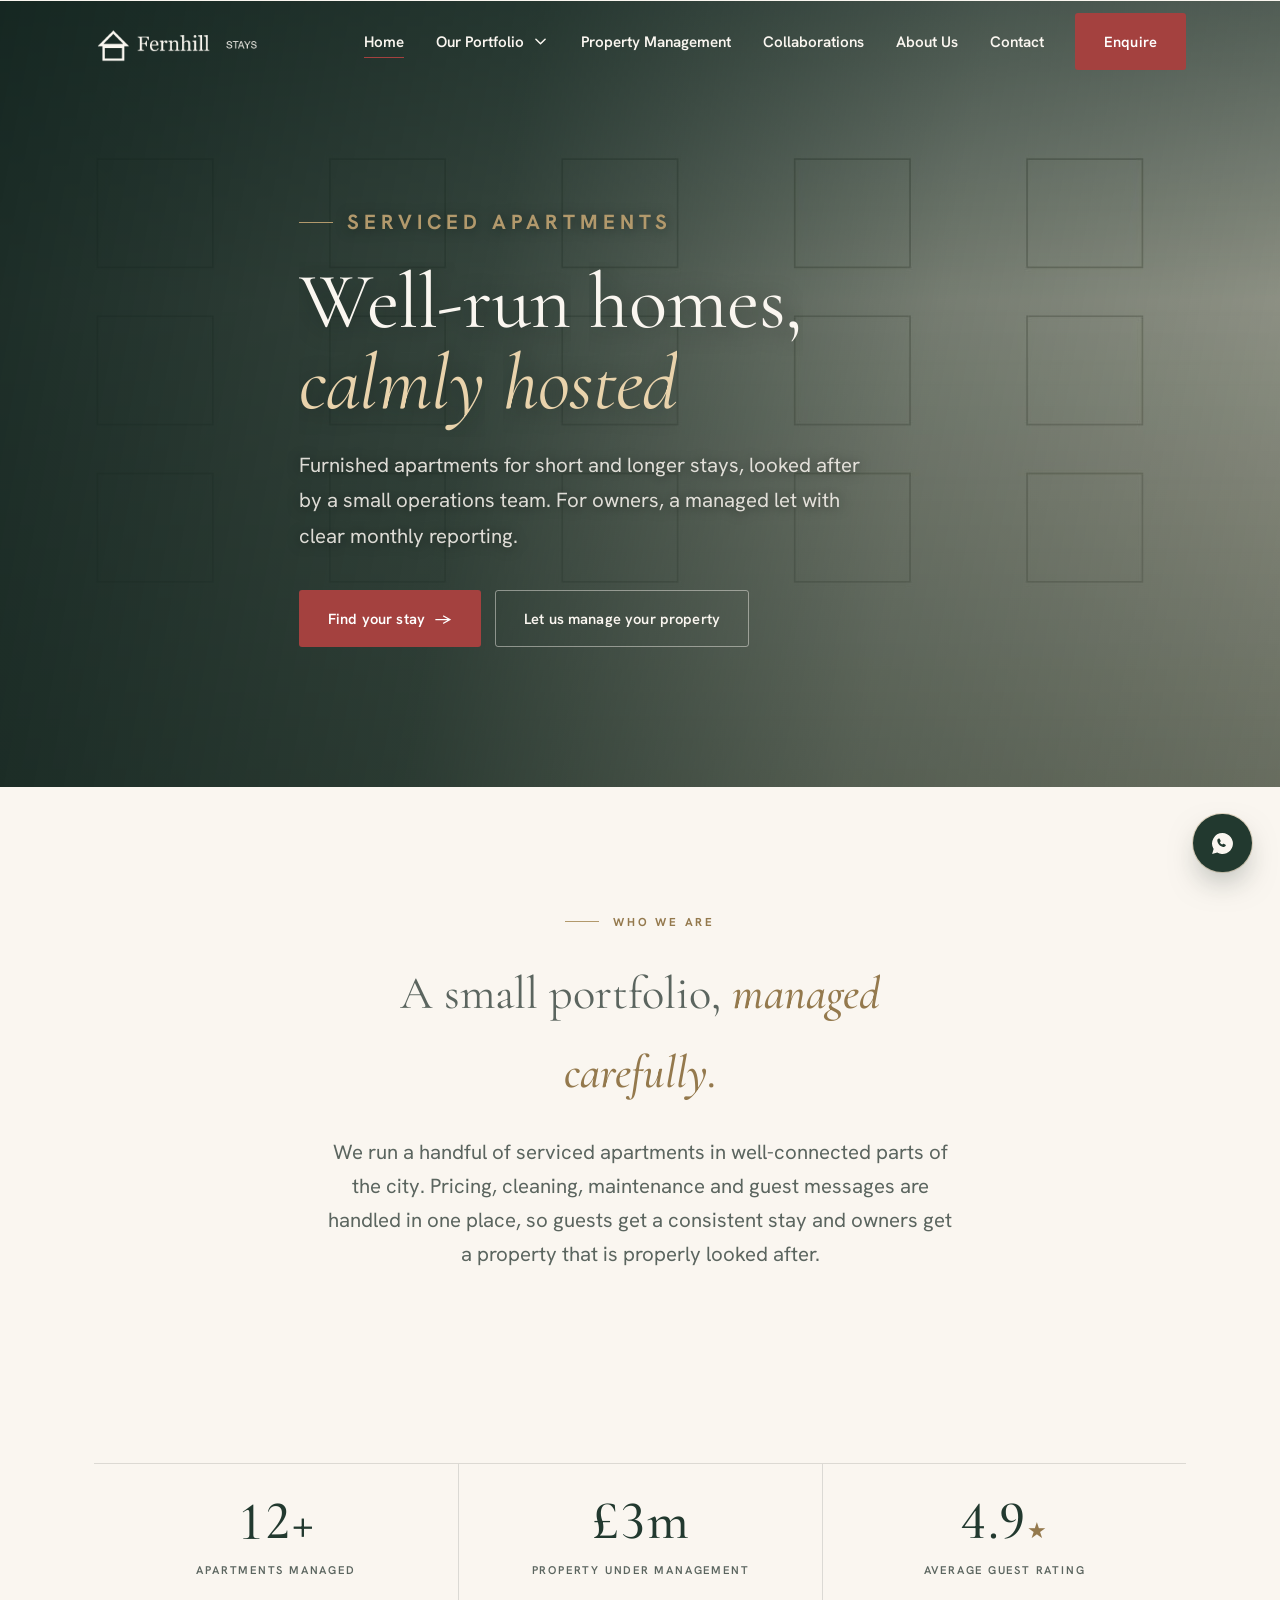
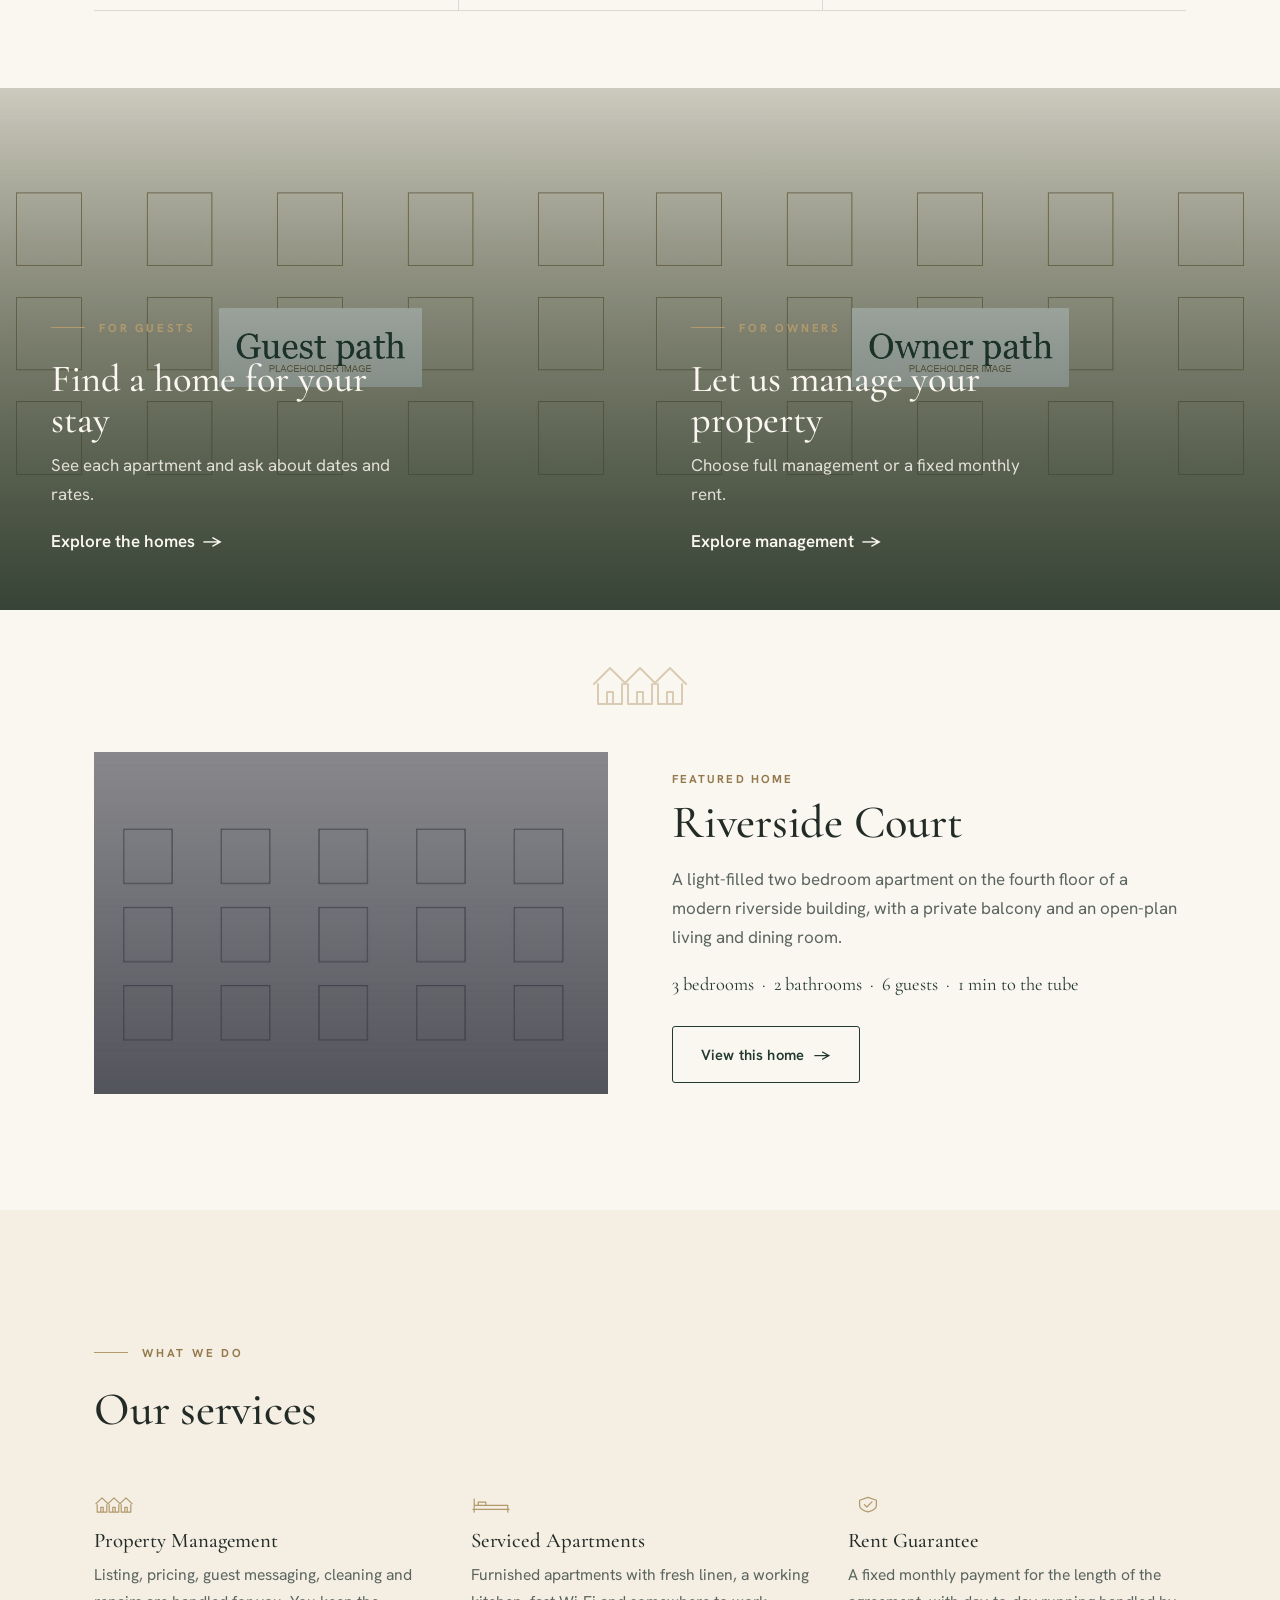
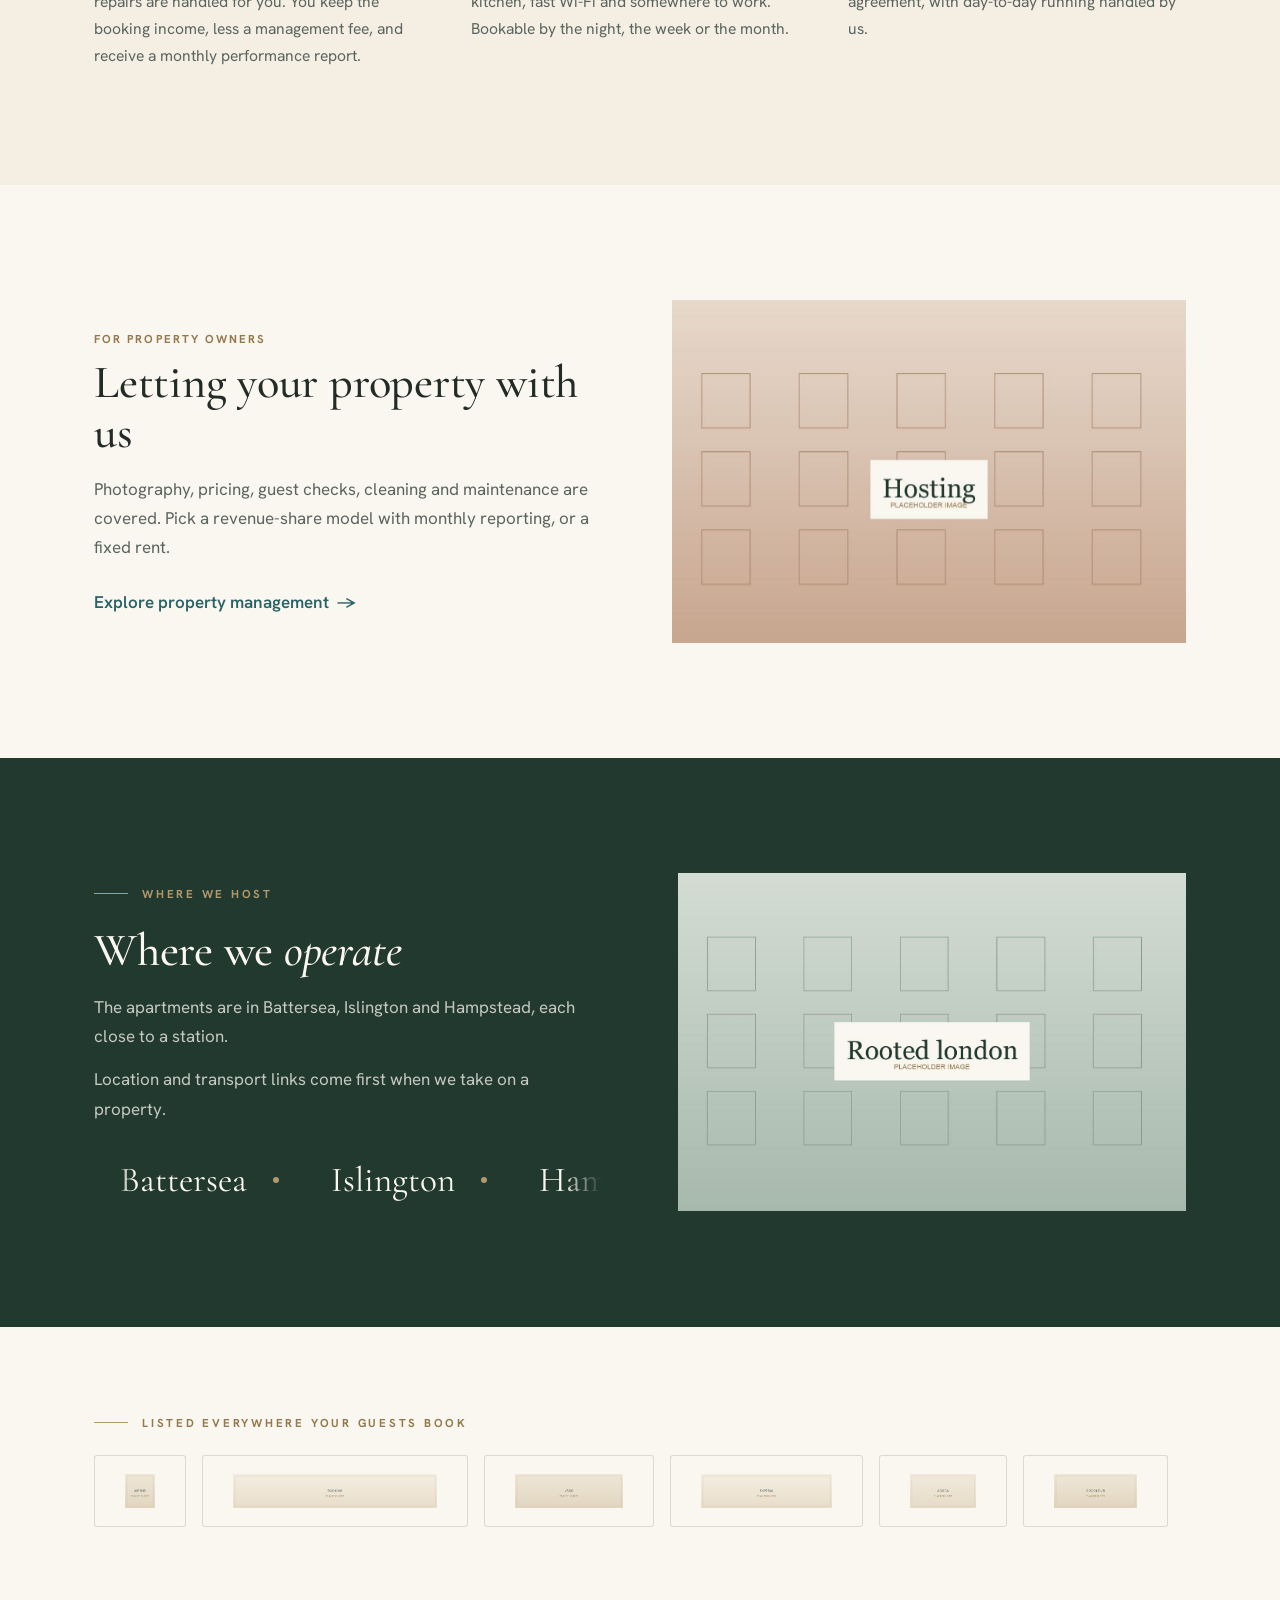
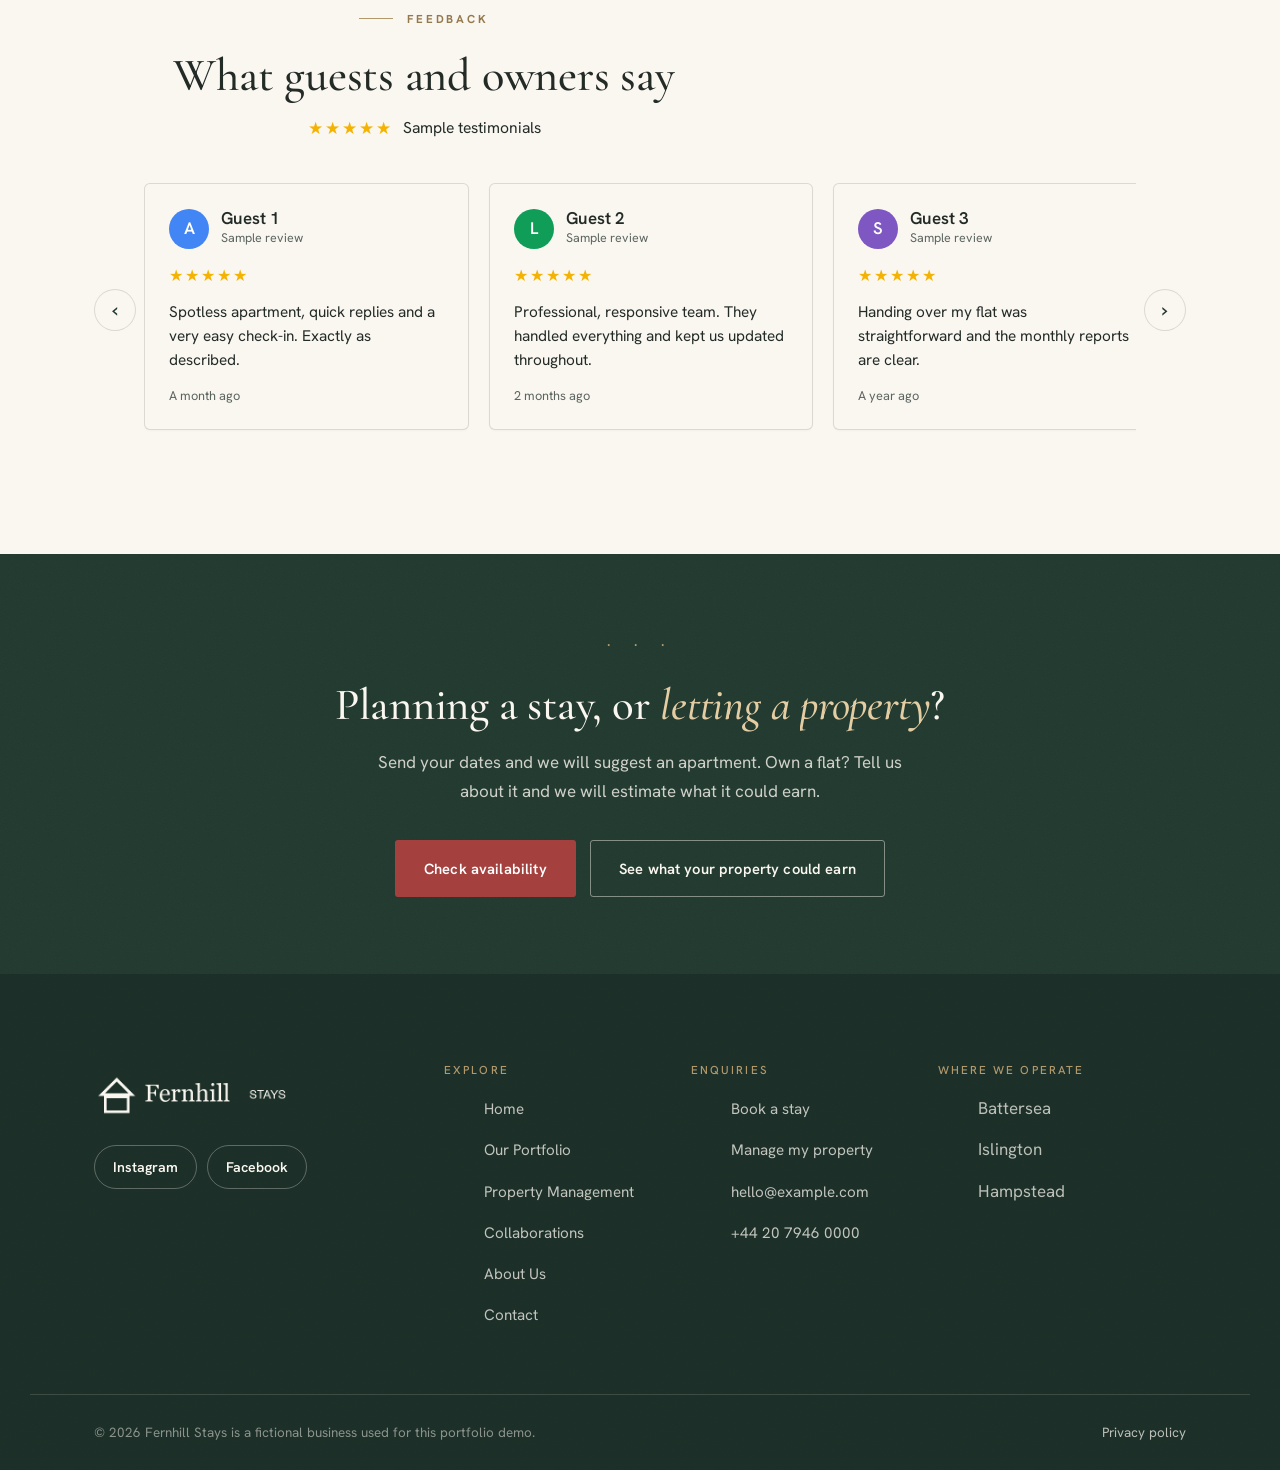
==== index.html @ b4d677d9 "Responsive multi-page business website (sanitised portfolio version)" ====
<!DOCTYPE html>
<html lang="en">
<head>
  <meta charset="UTF-8">
  <meta name="viewport" content="width=device-width, initial-scale=1.0">
  <title>Fernhill Stays | Well-run homes, calmly hosted</title>
  <meta name="description" content="Fictional serviced-apartment operator used as a website demo.">
  <link rel="canonical" href="https://www.example.com/">
  <meta property="og:type" content="website">
  <meta property="og:url" content="https://www.example.com/">
  <meta property="og:title" content="Fernhill Stays | Thoughtfully hosted homes in central London">
  <meta property="og:description" content="Serviced apartments and property management across London's best connected neighbourhoods.">
  <meta property="og:image" content="https://www.example.com/assets/images/og-image.png">
  <meta name="theme-color" content="#22392F">
  <link rel="icon" href="assets/brand/favicon-64.png" sizes="64x64">
  <link rel="apple-touch-icon" href="assets/brand/favicon-180.png">
  <link rel="preconnect" href="https://fonts.googleapis.com">
  <link rel="preconnect" href="https://fonts.gstatic.com" crossorigin>
  <link href="https://fonts.googleapis.com/css2?family=Cormorant+Garamond:ital,wght@0,400;0,500;0,600;1,400;1,500;1,600&family=Hanken+Grotesk:wght@400;500;600;700&display=swap" rel="stylesheet">
  <link rel="preload" as="image" href="assets/images/home-hero.jpg">
  <link rel="stylesheet" href="css/styles.css">
  <script type="application/ld+json">{"@context":"https://schema.org","@graph":[{"@type":"LocalBusiness","@id":"https://www.example.com/#organisation","name":"Fernhill Stays","legalName":"Fernhill Stays","url":"https://www.example.com/","logo":"https://www.example.com/assets/brand/logo-colour.png","image":"https://www.example.com/assets/images/og-image.png","description":"Fictional serviced-apartment business used for a website portfolio demo.","telephone":"+44 20 7946 0000","email":"hello@example.com","areaServed":{"@type":"City","name":"London"},"address":{"@type":"PostalAddress","addressLocality":"London","addressCountry":"GB"},"sameAs":["#","#"]},{"@type":"WebSite","name":"Fernhill Stays","url":"https://www.example.com/","publisher":{"@id":"https://www.example.com/#organisation"}}]}</script>
</head>
<body>
  <a class="skip-link" href="#main">Skip to content</a>

  <header class="site-header hero-attached">
    <div class="wrap nav">
      <a class="brand" href="/" aria-label="Fernhill Stays, home"><img class="logo-colour" src="assets/brand/logo-colour.png" alt="Fernhill Stays"><img class="logo-white" src="assets/brand/logo-white.png" alt="" aria-hidden="true"></a>
      <nav aria-label="Primary">
        <ul class="nav-links">
          <li><a href="/" aria-current="page">Home</a></li>
          <!-- nav:portfolio --><li class="nav-drop">
            <span class="nav-drop-head"><a href="/homes">Our Portfolio</a><button class="nav-drop-toggle" type="button" aria-expanded="false" aria-controls="portfolio-menu" aria-label="Show properties"><svg viewBox="0 0 12 7" aria-hidden="true" focusable="false"><path d="M1 1l5 5 5-5" fill="none" stroke="currentColor" stroke-width="1.6" stroke-linecap="round" stroke-linejoin="round"/></svg></button></span>
            <div class="nav-drop-panel" id="portfolio-menu">
              <div class="nav-drop-inner">
                <ul>
                <li><a href="/home-riverside-court"><span class="nd-name">Riverside Court</span><span class="nd-area">Battersea</span></a></li>
                <li><a href="/home-canal-view"><span class="nd-name">Canal View</span><span class="nd-area">Islington</span></a></li>
                <li><a href="/home-maple-house"><span class="nd-name">Maple House</span><span class="nd-area">Hampstead</span></a></li>
                </ul>
                <a class="nav-drop-all" href="/homes">View all homes <span aria-hidden="true">&rarr;</span></a>
              </div>
            </div>
          </li><!-- /nav:portfolio -->
          <li><a href="/property-management">Property Management</a></li>
          <li><a href="/collaborations">Collaborations</a></li>
          <li><a href="/about">About Us</a></li>
          <li><a href="/contact">Contact</a></li>
        </ul>
      </nav>
      <div class="nav-right">
        <a class="btn btn-primary" href="/contact">Enquire</a>
        <button class="nav-toggle" aria-label="Open menu" aria-controls="mobile-menu" aria-expanded="false"><span></span></button>
      </div>
    </div>
  </header>
  <div class="mobile-menu" id="mobile-menu">
    <a href="/">Home</a>
    <!-- mnav:portfolio --><div class="m-drop">
      <button class="m-drop-toggle" type="button" aria-expanded="false" aria-controls="m-portfolio-menu">Our Portfolio <svg viewBox="0 0 12 7" aria-hidden="true" focusable="false"><path d="M1 1l5 5 5-5" fill="none" stroke="currentColor" stroke-width="1.6" stroke-linecap="round" stroke-linejoin="round"/></svg></button>
      <div class="m-drop-panel" id="m-portfolio-menu">
        <a href="/home-riverside-court"><span class="m-name">Riverside Court</span><span class="m-area">Battersea</span></a>
        <a href="/home-canal-view"><span class="m-name">Canal View</span><span class="m-area">Islington</span></a>
        <a href="/home-maple-house"><span class="m-name">Maple House</span><span class="m-area">Hampstead</span></a>
        <a class="m-drop-all" href="/homes">View all homes</a>
      </div>
    </div>
    <!-- /mnav:portfolio -->
    <a href="/property-management">Property Management</a>
    <a href="/collaborations">Collaborations</a>
    <a href="/about">About Us</a>
    <a href="/contact">Contact</a>
    <a class="btn btn-primary btn-block" href="/contact">Enquire</a>
  </div>

  <main id="main">
    <!-- ===== Hero ===== -->
    <section class="hero">
      <div class="hero-bg"><img width="2000" height="1125" src="assets/images/home-hero.jpg" alt="" fetchpriority="high"></div>
      <div class="hero-curtain" aria-hidden="true"><span></span><span></span></div>
      <div class="wrap hero-inner hero-anim">
        <p class="eyebrow">Serviced apartments</p>
        <h1 class="display">Well-run homes, <em>calmly hosted</em></h1>
        <p>Furnished apartments for short and longer stays, looked after by a small operations team. For owners, a managed let with clear monthly reporting.</p>
        <div class="hero-actions">
          <a class="btn btn-primary" href="/homes">Find your stay <span class="arw" aria-hidden="true">&rarr;</span></a>
          <a class="btn btn-line-light" href="/property-management">Let us manage your property</a>
        </div>
      </div>
    </section>

    <!-- ===== Positioning ===== -->
    <section class="section">
      <div class="wrap measure" style="margin-inline:auto;text-align:center">
        <p class="eyebrow reveal" style="justify-content:center">Who we are</p>
        <p class="h2 reveal" data-d="1" style="font-family:var(--serif)">A small portfolio, <span class="accent">managed carefully.</span></p>
        <p class="lede reveal" data-d="2" style="margin-top:22px">We run a handful of serviced apartments in well-connected parts of the city. Pricing, cleaning, maintenance and guest messages are handled in one place, so guests get a consistent stay and owners get a property that is properly looked after.</p>
      </div>
    </section>


    <!-- At a glance -->
    <section class="section-sm">
      <div class="wrap">
        <div class="facts facts-3 reveal">
          <div class="fact"><div class="num"><span data-count="12">12</span>+</div><div class="lab">Apartments managed</div></div>
          <div class="fact"><div class="num">&pound;<span data-count="3">3</span>m</div><div class="lab">Property under management</div></div>
          <div class="fact"><div class="num">4.9<span class="unit">&#9733;</span></div><div class="lab">Average guest rating</div></div>
        </div>
      </div>
    </section>

    <!-- ===== Guest / Owner split ===== -->
    <section class="reveal">
      <div class="split">
        <a class="split-panel" href="/homes">
          <span class="split-bg"><img width="1100" height="1375" src="assets/images/guest-path.jpg" alt=""></span>
          <span class="split-inner">
            <span class="eyebrow">For guests</span>
            <h2>Find a home for your stay</h2>
            <p>See each apartment and ask about dates and rates.</p>
            <span class="tlink">Explore the homes <span class="arw" aria-hidden="true">&rarr;</span></span>
          </span>
        </a>
        <a class="split-panel" href="/property-management">
          <span class="split-bg"><img width="1100" height="1375" src="assets/images/owner-path.jpg" alt=""></span>
          <span class="split-inner">
            <span class="eyebrow">For owners</span>
            <h2>Let us manage your property</h2>
            <p>Choose full management or a fixed monthly rent.</p>
            <span class="tlink">Explore management <span class="arw" aria-hidden="true">&rarr;</span></span>
          </span>
        </a>
      </div>
    </section>

    <!-- ===== Rooflines divider ===== -->
    <div class="rooflines" aria-hidden="true">
      <div class="wrap" style="display:flex;align-items:center;gap:24px;justify-content:center">
        <span style="flex:1;max-width:220px;height:1px;background:var(--line)"></span>
        <svg viewBox="0 0 100 54" width="78" height="42" style="overflow:visible"><path d="M4 30 L20 14 L36 30 M8 30 V50 H32 V30 M17 38 h6 v12 h-6 z M34 30 L50 14 L66 30 M38 30 V50 H62 V30 M47 38 h6 v12 h-6 z M64 30 L80 14 L96 30 M68 30 V50 H92 V30 M77 38 h6 v12 h-6 z" fill="none" stroke="currentColor" stroke-width="2" stroke-linejoin="round" stroke-linecap="round"/></svg>
        <span style="flex:1;max-width:220px;height:1px;background:var(--line)"></span>
      </div>
    </div>

    <!-- ===== Featured home ===== -->
    <section class="section" style="padding-top:0">
      <div class="wrap">
        <div class="editorial">
          <a class="figure r-3x2 unveil" href="/home-riverside-court" aria-label="View Riverside Court">
            <img width="1500" height="1000" src="assets/images/featured-cover.jpg" alt="Riverside Court, Charing Cross Road" loading="lazy">
          </a>
          <div class="editorial-text reveal" data-d="1">
            <span class="side-label">Featured home</span>
            <h2 class="h2">Riverside Court</h2>
            <p>A light-filled two bedroom apartment on the fourth floor of a modern riverside building, with a private balcony and an open-plan living and dining room.</p>
            <p style="color:var(--pine);font-family:var(--serif);font-size:1.15rem;margin-top:16px">3 bedrooms &nbsp;·&nbsp; 2 bathrooms &nbsp;·&nbsp; 6 guests &nbsp;·&nbsp; 1 min to the tube</p>
            <a class="btn btn-line" href="/home-riverside-court">View this home <span class="arw" aria-hidden="true">&rarr;</span></a>
          </div>
        </div>
      </div>
    </section>

    <!-- ===== Hosting approach ===== -->
    <section class="section paper-band">
      <div class="wrap">
        <div class="section-head reveal" style="margin-bottom:clamp(36px,5vw,58px)">
          <p class="eyebrow">What we do</p>
          <h2 class="h2">Our services</h2>
        </div>
        <div class="feature-grid">
          <div class="feature reveal">
            <svg class="fmark" viewBox="0 0 100 54" aria-hidden="true"><path d="M4 30 L20 14 L36 30 M8 30 V50 H32 V30 M17 38 h6 v12 h-6 z M34 30 L50 14 L66 30 M38 30 V50 H62 V30 M47 38 h6 v12 h-6 z M64 30 L80 14 L96 30 M68 30 V50 H92 V30 M77 38 h6 v12 h-6 z" fill="none" stroke="currentColor" stroke-width="3" stroke-linejoin="round"/></svg>
            <h3>Property Management</h3>
            <p>Listing, pricing, guest messaging, cleaning and repairs are handled for you. You keep the booking income, less a management fee, and receive a monthly performance report.</p>
          </div>
          <div class="feature reveal" data-d="1">
            <svg class="fmark" viewBox="0 0 100 54" aria-hidden="true"><path d="M8 50 V17 M8 33 H92 M92 33 V50 M5 43 H95 M18 33 V25 h19 v8" fill="none" stroke="currentColor" stroke-width="3" stroke-linejoin="round" stroke-linecap="round"/></svg>
            <h3>Serviced Apartments</h3>
            <p>Furnished apartments with fresh linen, a working kitchen, fast Wi-Fi and somewhere to work. Bookable by the night, the week or the month.</p>
          </div>
          <div class="feature reveal" data-d="2">
            <svg class="fmark" viewBox="0 0 100 54" aria-hidden="true"><path d="M50 13 L71 20 V33 c0 9 -10 13 -21 16 c-11 -3 -21 -7 -21 -16 V20 Z M41 31 l6 6 l13 -13" fill="none" stroke="currentColor" stroke-width="3" stroke-linejoin="round" stroke-linecap="round"/></svg>
            <h3>Rent Guarantee</h3>
            <p>A fixed monthly payment for the length of the agreement, with day-to-day running handled by us.</p>
          </div>
        </div>
      </div>
    </section>

    <!-- ===== Property management intro ===== -->
    <section class="section">
      <div class="wrap">
        <div class="editorial flip">
          <div class="figure r-3x2 unveil"><img width="1500" height="1000" src="assets/images/hosting.jpg" alt="" loading="lazy"></div>
          <div class="editorial-text reveal" data-d="1">
            <span class="side-label">For property owners</span>
            <h2 class="h2">Letting your property with us</h2>
            <p>Photography, pricing, guest checks, cleaning and maintenance are covered. Pick a revenue-share model with monthly reporting, or a fixed rent.</p>
            <a class="tlink" href="/property-management">Explore property management <span class="arw" aria-hidden="true">&rarr;</span></a>
          </div>
        </div>
      </div>
    </section>

    <!-- ===== Where we host ===== -->
    <section class="section pine-band on-pine">
      <div class="wrap two-col">
        <div class="reveal">
          <p class="eyebrow">Where we host</p>
          <h2 class="h2">Where we <em>operate</em></h2>
          <p style="margin-top:18px">The apartments are in Battersea, Islington and Hampstead, each close to a station.</p>
          <p style="margin-top:14px">Location and transport links come first when we take on a property.</p>
          <div data-marquee style="margin-top:26px"><span>Battersea</span><span>Islington</span><span>Hampstead</span><span>Riverside</span><span>Canal side</span></div>
        </div>
        <div class="figure r-3x2 unveil"><img width="1500" height="1000" src="assets/images/rooted-london.jpg" alt="An elegant London residential street" loading="lazy"></div>
      </div>
    </section>


    <!-- Distribution -->
    <section class="section-sm" style="padding-bottom:clamp(20px,2.5vw,32px)">
      <div class="wrap">
        <p class="eyebrow reveal">Listed everywhere your guests book</p>
        <div class="platforms reveal" data-d="1">
          <span class="platform-logo"><img src="assets/brand/platforms/airbnb.png" alt="Airbnb" loading="lazy"></span>
          <span class="platform-logo"><img src="assets/brand/platforms/booking.png" alt="Booking.com" loading="lazy"></span>
          <span class="platform-logo"><img src="assets/brand/platforms/vrbo.png" alt="Vrbo" loading="lazy"></span>
          <span class="platform-logo"><img src="assets/brand/platforms/expedia.png" alt="Expedia" loading="lazy"></span>
          <span class="platform-logo"><img src="assets/brand/platforms/agoda.png" alt="Agoda" loading="lazy"></span>
          <span class="platform-logo"><img src="assets/brand/platforms/google-vr.png" alt="Google Vacation Rentals" loading="lazy"></span>
        </div>
      </div>
    </section>

    <!-- ===== Google reviews ===== -->
    <section class="section-sm reviews" id="reviews" style="padding-top:clamp(20px,2.5vw,32px)">
      <div class="wrap">
        <div class="section-head reveal" style="text-align:center;margin-bottom:clamp(22px,3vw,34px)">
          <p class="eyebrow" style="justify-content:center">Feedback</p>
          <h2 class="h2">What guests and owners say</h2>
          <p class="reviews-summary" style="margin-top:14px"><span class="rs-stars" aria-hidden="true">&#9733;&#9733;&#9733;&#9733;&#9733;</span> <span>Sample testimonials</span></p>
        </div>
        <div class="reviews-carousel reveal" data-d="1" data-review-carousel>
          <button class="rc-nav rc-prev" type="button" aria-label="Previous reviews">&#8249;</button>
          <div class="rc-track" tabindex="0">

            <figure class="review-card">
              <div class="rc-head"><span class="rc-avatar" style="background:#4285F4">A</span><div><p class="rc-name">Guest 1</p><p class="rc-meta">Sample review</p></div></div>
              <div class="rc-stars" aria-label="5 out of 5 stars">&#9733;&#9733;&#9733;&#9733;&#9733;</div>
              <blockquote>Spotless apartment, quick replies and a very easy check-in. Exactly as described.</blockquote>
              <figcaption class="rc-date">A month ago</figcaption>
            </figure>

            <figure class="review-card">
              <div class="rc-head"><span class="rc-avatar" style="background:#0F9D58">L</span><div><p class="rc-name">Guest 2</p><p class="rc-meta">Sample review</p></div></div>
              <div class="rc-stars" aria-label="5 out of 5 stars">&#9733;&#9733;&#9733;&#9733;&#9733;</div>
              <blockquote>Professional, responsive team. They handled everything and kept us updated throughout.</blockquote>
              <figcaption class="rc-date">2 months ago</figcaption>
            </figure>

            <figure class="review-card">
              <div class="rc-head"><span class="rc-avatar" style="background:#7E57C2">S</span><div><p class="rc-name">Guest 3</p><p class="rc-meta">Sample review</p></div></div>
              <div class="rc-stars" aria-label="5 out of 5 stars">&#9733;&#9733;&#9733;&#9733;&#9733;</div>
              <blockquote>Handing over my flat was straightforward and the monthly reports are clear.</blockquote>
              <figcaption class="rc-date">A year ago</figcaption>
            </figure>

            <figure class="review-card">
              <div class="rc-head"><span class="rc-avatar" style="background:#DB4437">Y</span><div><p class="rc-name">Guest 4</p><p class="rc-meta">Sample review</p></div></div>
              <div class="rc-stars" aria-label="5 out of 5 stars">&#9733;&#9733;&#9733;&#9733;&#9733;</div>
              <blockquote>Comfortable, well-equipped home in a great location. Would happily stay again.</blockquote>
              <figcaption class="rc-date">A year ago</figcaption>
            </figure>

            <figure class="review-card">
              <div class="rc-head"><span class="rc-avatar" style="background:#5C6BC0">A</span><div><p class="rc-name">Guest 5</p><p class="rc-meta">Sample review</p></div></div>
              <div class="rc-stars" aria-label="5 out of 5 stars">&#9733;&#9733;&#9733;&#9733;&#9733;</div>
              <blockquote>Reliable payments and the property is kept in excellent condition.</blockquote>
              <figcaption class="rc-date">A year ago</figcaption>
            </figure>

            <figure class="review-card">
              <div class="rc-head"><span class="rc-avatar" style="background:#00897B">J</span><div><p class="rc-name">Guest 6</p><p class="rc-meta">Sample review</p></div></div>
              <div class="rc-stars" aria-label="5 out of 5 stars">&#9733;&#9733;&#9733;&#9733;&#9733;</div>
              <blockquote>Great communication from enquiry to check-out.</blockquote>
              <figcaption class="rc-date">A year ago</figcaption>
            </figure>

          </div>
          <button class="rc-nav rc-next" type="button" aria-label="Next reviews">&#8250;</button>
        </div>
        <div style="text-align:center;margin-top:clamp(24px,3vw,34px)">
        </div>
      </div>
    </section>

    <!-- ===== CTA ===== -->
    <section class="cta">
      <div class="wrap reveal">
        <div class="dots" aria-hidden="true">· · ·</div>
        <h2>Planning a stay, or <em>letting a property</em>?</h2>
        <p>Send your dates and we will suggest an apartment. Own a flat? Tell us about it and we will estimate what it could earn.</p>
        <div class="cta-actions">
          <a class="btn btn-primary" href="/contact?reason=guest">Check availability</a>
          <a class="btn btn-line-light" href="/contact?reason=owner">See what your property could earn</a>
        </div>
      </div>
    </section>
  </main>

  <footer class="site-footer">
    <div class="wrap footer-top">
      <div class="footer-brand">
        <a class="brand" href="/" aria-label="Fernhill Stays, home"><img src="assets/brand/logo-white.png" alt="Fernhill Stays"></a>
        <div class="social-links">
          <a href="#" target="_blank" rel="noopener">Instagram</a>
          <a href="#" target="_blank" rel="noopener">Facebook</a>
        </div>
      </div>
      <div class="footer-col"><h3>Explore</h3><ul>
        <li><a href="/" aria-current="page">Home</a></li>
        <li><a href="/homes">Our Portfolio</a></li>
        <li><a href="/property-management">Property Management</a></li>
        <li><a href="/collaborations">Collaborations</a></li>
        <li><a href="/about">About Us</a></li>
        <li><a href="/contact">Contact</a></li>
      </ul></div>
      <div class="footer-col"><h3>Enquiries</h3><ul>
        <li><a href="/contact?reason=guest">Book a stay</a></li>
        <li><a href="/contact?reason=owner">Manage my property</a></li>
        <li><a href="mailto:hello@example.com">hello@example.com</a></li>
        <li><a href="tel:+442079460000">+44 20 7946 0000</a></li>
      </ul></div>
      <div class="footer-col"><h3>Where we operate</h3><ul>
        <li>Battersea</li>
        <li>Islington</li>
        <li>Hampstead</li>
      </ul></div>
    </div>
    <div class="wrap footer-bottom">
      <span>&copy; <span class="js-year">2026</span> Fernhill Stays is a fictional business used for this portfolio demo.</span>
      <a href="/privacy">Privacy policy</a>
    </div>
  </footer>

  <!-- WhatsApp -->
  <a class="wa-float" href="https://wa.me/442079460000" target="_blank" rel="noopener" aria-label="Message Fernhill Stays on WhatsApp"><svg viewBox="0 0 24 24" aria-hidden="true"><path class="wa-bubble" fill="currentColor" d="M12 2a10 10 0 0 0-8.53 15.23L2.05 22l4.9-1.38A10 10 0 1 0 12 2z"/><path class="wa-handset" d="M8.62 7.35c.3-.1.63.02.78.3l.85 1.6c.14.27.09.6-.12.81l-.7.72c.5.99 1.3 1.79 2.29 2.29l.72-.7c.21-.21.54-.26.81-.12l1.6.85c.28.15.4.48.3.78-.3.92-1.2 1.5-2.16 1.39-3.12-.35-5.6-2.83-5.95-5.95-.11-.96.47-1.86 1.39-2.16z"/></svg><span class="wa-label">Chat on WhatsApp</span></a>

  <script src="js/main.js" defer></script>
  <script src="js/motion.js" defer></script>
</body>
</html>
---- css/styles.css ----
/* ==========================================================================
   Fernhill Stays
   Editorial, ivory-led, pine + terracotta + brass. Built from a small token set.
   Display: Cormorant Garamond   Body/UI: Hanken Grotesk
   ========================================================================== */

:root {
  /* grounds */
  --ivory: #FAF6F0;
  --paper: #F4EEE3;
  --sand: #EFE7D8;
  --sand-deep: #E7DCC8;

  /* pine (structure, dark bands, footer) */
  --pine-900: #1B2E27;
  --pine: #22392F;
  --pine-700: #2C4A40;

  /* teal (from the logo: links, small brand moments) */
  --teal: #2A6365;
  --teal-700: #22504F;

  /* terracotta (action only) */
  --clay: #A4413F;
  --clay-600: #8C3533;

  /* brass (editorial accent, hairlines, labels) */
  --brass: #B2996C;
  --brass-deep: #94794D;

  /* ink + neutrals */
  --ink: #232B27;
  --stone: #5B655F;
  --line: rgba(35, 43, 39, 0.14);
  --line-2: rgba(35, 43, 39, 0.08);
  --brass-line: rgba(178, 153, 108, 0.45);

  /* type */
  --serif: "Cormorant Garamond", Georgia, "Times New Roman", serif;
  --sans: "Hanken Grotesk", -apple-system, BlinkMacSystemFont, "Segoe UI", Roboto, Helvetica, Arial, sans-serif;

  /* rhythm */
  --maxw: 1220px;
  --gutter: clamp(20px, 5vw, 68px);
  --section-y: clamp(64px, 9vw, 132px);
  --ease: cubic-bezier(0.22, 0.61, 0.36, 1);
  --radius: 3px;
  --shadow: 0 24px 60px -28px rgba(27, 46, 39, 0.42);
  --shadow-sm: 0 10px 30px -18px rgba(27, 46, 39, 0.35);
}

/* ---------- reset ---------- */
*, *::before, *::after { box-sizing: border-box; }
* { margin: 0; }
html { -webkit-text-size-adjust: 100%; scroll-behavior: smooth; }
body {
  font-family: var(--sans);
  color: var(--ink);
  background: var(--ivory);
  font-size: 17px;
  line-height: 1.72;
  font-weight: 400;
  -webkit-font-smoothing: antialiased;
  text-rendering: optimizeLegibility;
}
img, svg, picture { display: block; max-width: 100%; }
a { color: inherit; text-decoration: none; }
button { font-family: inherit; cursor: pointer; border: none; background: none; }
input, select, textarea { font-family: inherit; }

/* ---------- type ---------- */
h1, h2, h3, h4 { font-family: var(--serif); font-weight: 500; line-height: 1.06; letter-spacing: -0.005em; color: var(--ink); }
.display { font-size: clamp(2.7rem, 6.2vw, 5rem); font-weight: 400; line-height: 1.02; }
.h1 { font-size: clamp(2.2rem, 5vw, 3.7rem); font-weight: 400; }
.h2 { font-size: clamp(1.9rem, 4vw, 2.9rem); }
.h3 { font-size: clamp(1.35rem, 2.4vw, 1.7rem); }
.accent { font-style: italic; color: var(--brass-deep); font-weight: 500; }
p { color: var(--stone); }
.lede { font-size: clamp(1.08rem, 1.9vw, 1.28rem); line-height: 1.66; color: var(--stone); }
strong { font-weight: 700; color: var(--ink); }

/* eyebrow label with the brochure's short rule + tick */
.eyebrow {
  display: inline-flex; align-items: center; gap: 14px;
  font-family: var(--sans); font-size: 0.72rem; font-weight: 700;
  letter-spacing: 0.24em; text-transform: uppercase; color: var(--brass-deep);
  margin-bottom: 22px;
}
.eyebrow::before { content: ""; width: 34px; height: 1px; background: var(--brass); }
.on-pine .eyebrow, .eyebrow.light { color: var(--brass); }

/* ---------- accessibility ---------- */
.skip-link { position: absolute; left: -999px; top: 0; z-index: 200; background: var(--pine); color: var(--ivory); padding: 12px 18px; }
.skip-link:focus { left: 0; }
:focus-visible { outline: 2.5px solid var(--clay); outline-offset: 3px; }
.sr-only { position: absolute; width: 1px; height: 1px; padding: 0; margin: -1px; overflow: hidden; clip: rect(0 0 0 0); white-space: nowrap; border: 0; }

/* ---------- layout ---------- */
.wrap { width: 100%; max-width: var(--maxw); margin-inline: auto; padding-inline: var(--gutter); }
.wrap-wide { max-width: 1440px; }
.section { padding-block: var(--section-y); }
.section-sm { padding-block: clamp(48px, 6vw, 84px); }
.pine-band { background: var(--pine); color: var(--ivory); }
.pine-band h1, .pine-band h2, .pine-band h3 { color: var(--ivory); }
.pine-band p { color: rgba(250, 246, 240, 0.76); }
.paper-band { background: var(--paper); }
.section-head { max-width: 660px; }
.section-head.center { margin-inline: auto; text-align: center; }
.section-head .h2 + p, .section-head p { margin-top: 18px; }
.divider-line { height: 1px; background: var(--line); border: 0; }

/* ---------- buttons ---------- */
.btn {
  display: inline-flex; align-items: center; gap: 10px;
  font-family: var(--sans); font-weight: 600; font-size: 0.92rem; letter-spacing: 0.01em;
  padding: 15px 28px; border-radius: var(--radius); border: 1px solid transparent;
  transition: transform 0.3s var(--ease), background 0.3s var(--ease), color 0.3s var(--ease), border-color 0.3s var(--ease);
}
.btn .arw { transition: transform 0.3s var(--ease); }
.btn:hover .arw { transform: translateX(4px); }
.btn-primary { background: var(--clay); color: #fff; }
.btn-primary:hover { background: var(--clay-600); transform: translateY(-2px); }
.btn-line { border-color: var(--pine); color: var(--pine); }
.btn-line:hover { background: var(--pine); color: var(--ivory); transform: translateY(-2px); }
.btn-line-light { border-color: rgba(250, 246, 240, 0.45); color: var(--ivory); }
.btn-line-light:hover { background: rgba(250, 246, 240, 0.1); border-color: var(--ivory); }
.btn-block { width: 100%; justify-content: center; }

/* text link with drawing underline */
.tlink { display: inline-flex; align-items: center; gap: 8px; font-weight: 600; color: var(--teal); position: relative; padding-bottom: 2px; }
.tlink::after { content: ""; position: absolute; left: 0; bottom: 0; height: 1px; width: 100%; background: currentColor; transform: scaleX(0); transform-origin: left; transition: transform 0.35s var(--ease); }
.tlink:hover::after { transform: scaleX(1); }
.tlink .arw { transition: transform 0.3s var(--ease); }
.tlink:hover .arw { transform: translateX(4px); }
.on-pine .tlink { color: var(--brass); }

/* ---------- header ---------- */
.site-header { position: sticky; top: 0; z-index: 100; transition: background 0.35s var(--ease), border-color 0.35s var(--ease); border-bottom: 1px solid transparent; }
.site-header.solid { background: rgba(250, 246, 240, 0.9); backdrop-filter: saturate(140%) blur(12px); border-bottom-color: var(--line); }
.nav { display: flex; align-items: center; justify-content: space-between; height: 84px; gap: 24px; }
.brand { display: inline-flex; align-items: center; }
.brand img { width: auto; height: 46px; border-radius: 0; }
.brand .logo-white { display: none; }
.site-header.hero-attached:not(.solid) .brand .logo-colour { display: none; }
.site-header.hero-attached:not(.solid) .brand .logo-white { display: block; }
.nav-links { display: flex; align-items: center; gap: 32px; list-style: none; }
.nav-links a { font-size: 0.95rem; font-weight: 600; color: var(--ink); position: relative; padding-block: 8px; }
.hero-attached .nav-links a, .hero-attached .brand-name { color: var(--ivory); }
.hero-attached.solid .nav-links a { color: var(--ink); }
.nav-links a::after { content: ""; position: absolute; left: 0; bottom: 2px; height: 1px; width: 0; background: var(--clay); transition: width 0.3s var(--ease); }
.nav-links a:hover::after, .nav-links a[aria-current="page"]::after { width: 100%; }
.nav-right { display: flex; align-items: center; gap: 18px; }
.nav-toggle { display: none; width: 46px; height: 46px; border: 1px solid var(--line); border-radius: var(--radius); align-items: center; justify-content: center; }
.nav-toggle span, .nav-toggle span::before, .nav-toggle span::after { content: ""; display: block; width: 20px; height: 1.6px; background: var(--ink); position: relative; transition: transform 0.3s var(--ease), opacity 0.2s; }
.hero-attached:not(.solid) .nav-toggle span, .hero-attached:not(.solid) .nav-toggle span::before, .hero-attached:not(.solid) .nav-toggle span::after { background: var(--ivory); }
.hero-attached:not(.solid) .nav-toggle { border-color: rgba(250,246,240,0.4); }
.nav-toggle span::before { position: absolute; top: -6px; }
.nav-toggle span::after { position: absolute; top: 6px; }
body.menu-open .nav-toggle span { background: transparent; }
body.menu-open .nav-toggle span::before { transform: translateY(6px) rotate(45deg); background: var(--ink); }
body.menu-open .nav-toggle span::after { transform: translateY(-6px) rotate(-45deg); background: var(--ink); }

/* mobile menu */
.mobile-menu { position: fixed; inset: 84px 0 0 0; z-index: 95; background: var(--pine); color: var(--ivory); transform: translateY(-8px); opacity: 0; pointer-events: none; transition: opacity 0.3s var(--ease), transform 0.3s var(--ease); display: flex; flex-direction: column; padding: 34px var(--gutter); gap: 4px; }
body.menu-open .mobile-menu { opacity: 1; transform: none; pointer-events: auto; }
.mobile-menu a { font-family: var(--serif); font-size: 2rem; padding: 14px 0; border-bottom: 1px solid rgba(250,246,240,0.12); color: var(--ivory); }
.mobile-menu a:last-of-type { border-bottom: none; }
.mobile-menu .btn { margin-top: 24px; }

/* ---------- hero ---------- */
.hero { position: relative; isolation: isolate; color: var(--ivory); overflow: hidden; margin-top: -84px; }
.hero-bg { position: absolute; inset: 0; z-index: -2; }
.hero-bg img { width: 100%; height: 100%; object-fit: cover; }
.hero::after { content: ""; position: absolute; inset: 0; z-index: -1; background: linear-gradient(100deg, rgba(20,42,36,0.82) 0%, rgba(27,46,39,0.55) 52%, rgba(27,46,39,0.28) 100%); }
.hero-inner { padding-top: clamp(150px, 20vh, 240px); padding-bottom: clamp(72px, 12vw, 140px); max-width: 810px; }
.hero .eyebrow { color: var(--brass); }
.hero .display em { font-style: italic; color: #E4CDA3; }
.hero p { color: rgba(250,246,240,0.86); font-size: clamp(1.05rem, 1.9vw, 1.28rem); margin-top: 24px; max-width: 580px; }
.hero-actions { display: flex; flex-wrap: wrap; gap: 14px; margin-top: 36px; }
/* threshold curtain reveal */
.hero-curtain { position: absolute; inset: 0; z-index: 4; display: flex; pointer-events: none; }
.hero-curtain span { flex: 1; background: var(--pine-900); }
.hero-curtain span:first-child { animation: curtainL 1.15s 0.15s var(--ease) forwards; }
.hero-curtain span:last-child { animation: curtainR 1.15s 0.15s var(--ease) forwards; box-shadow: -1px 0 0 var(--brass); }
@keyframes curtainL { to { transform: translateX(-101%); } }
@keyframes curtainR { to { transform: translateX(101%); } }
.hero-anim > * { opacity: 0; animation: heroUp 0.9s var(--ease) forwards; }
.hero-anim > *:nth-child(1) { animation-delay: 0.9s; }
.hero-anim > *:nth-child(2) { animation-delay: 1.0s; }
.hero-anim > *:nth-child(3) { animation-delay: 1.12s; }
.hero-anim > *:nth-child(4) { animation-delay: 1.24s; }
@keyframes heroUp { from { opacity: 0; transform: translateY(22px); } to { opacity: 1; transform: none; } }

/* ---------- rooflines divider ---------- */
.rooflines { color: var(--brass-line); line-height: 0; padding-block: clamp(24px, 4vw, 44px); }
.rooflines svg { width: 100%; height: 54px; }
.rooflines svg path { stroke-dasharray: 2600; stroke-dashoffset: 2600; transition: stroke-dashoffset 1.8s var(--ease); }
.rooflines.in svg path { stroke-dashoffset: 0; }
.on-pine .rooflines { color: rgba(178,153,108,0.5); }

/* ---------- generic figure + unveil ---------- */
.figure { position: relative; overflow: hidden; background: var(--sand); }
.figure img { width: 100%; height: 100%; object-fit: cover; }
.r-16x9 { aspect-ratio: 16 / 9; }
.r-3x2 { aspect-ratio: 3 / 2; }
.r-4x5 { aspect-ratio: 4 / 5; }
.r-1x1 { aspect-ratio: 1 / 1; }
.unveil { clip-path: inset(6% 0 6% 0); opacity: 0; transform: translateY(20px); transition: clip-path 0.9s var(--ease), opacity 0.9s var(--ease), transform 0.9s var(--ease); }
.unveil.in { clip-path: inset(0 0 0 0); opacity: 1; transform: none; }

/* ---------- reveal ---------- */
.reveal { opacity: 0; transform: translateY(22px); transition: opacity 0.75s var(--ease), transform 0.75s var(--ease); }
.reveal.in { opacity: 1; transform: none; }
.reveal[data-d="1"] { transition-delay: 0.08s; }
.reveal[data-d="2"] { transition-delay: 0.16s; }
.reveal[data-d="3"] { transition-delay: 0.24s; }
.reveal[data-d="4"] { transition-delay: 0.32s; }

/* ---------- intro / positioning ---------- */
.measure { max-width: 760px; }
.room-gallery { display: grid; grid-template-columns: repeat(2, 1fr); gap: 14px; align-items: start; }
.room-gallery .figure { margin: 0; }
/* room images show their full natural shape, no crop */
.figure-natural { aspect-ratio: auto !important; background: transparent; }
.figure-natural img { width: 100%; height: auto !important; object-fit: contain !important; display: block; }
@media (max-width: 620px) { .room-gallery { grid-template-columns: 1fr; } }
.two-col { display: grid; grid-template-columns: 1fr 1fr; gap: clamp(32px, 6vw, 88px); align-items: center; }
/* larger images on the property-management process & positioning sections */
.process-editorial { grid-template-columns: 1.5fr 1fr; gap: clamp(28px, 4vw, 56px); }
.process-editorial .process-img { position: sticky; top: 100px; }
.position-two-col { grid-template-columns: 1fr 1.6fr; gap: clamp(28px, 4vw, 56px); }
@media (max-width: 860px) {
  .process-editorial, .position-two-col { grid-template-columns: 1fr; }
  .process-editorial .process-img { position: static; }
}
.reviews-summary { display:flex; align-items:center; justify-content:center; gap:10px; color: var(--ink-soft); font-size:0.98rem; }
.reviews-summary .rs-stars { color:#F5B301; letter-spacing:2px; font-size:1.05rem; }
.reviews-carousel { position:relative; display:flex; align-items:center; gap:8px; max-width:1160px; margin:0 auto; }
.rc-track { display:flex; gap:20px; overflow-x:auto; scroll-snap-type:x mandatory; scroll-behavior:smooth; padding:6px 4px 14px; -webkit-overflow-scrolling:touch; scrollbar-width:none; }
.rc-track::-webkit-scrollbar { display:none; }
.review-card { scroll-snap-align:start; flex:0 0 clamp(280px, 33%, 360px); background:var(--ivory); border:1px solid var(--line); border-radius:6px; padding:24px 24px 22px; display:flex; flex-direction:column; gap:12px; box-shadow:0 1px 2px rgba(0,0,0,0.03); }
.rc-head { display:flex; align-items:center; gap:12px; }
.rc-avatar { flex:0 0 auto; width:40px; height:40px; border-radius:50%; color:#fff; font-weight:600; font-size:1.05rem; display:flex; align-items:center; justify-content:center; }
.rc-name { font-weight:600; color:var(--ink); line-height:1.2; }
.rc-meta { font-size:0.78rem; color:var(--stone); }
.rc-head .rc-g { margin-left:auto; font-family:Arial,sans-serif; font-weight:700; color:#4285F4; font-size:1.2rem; }
.rc-stars { color:#F5B301; letter-spacing:2px; font-size:1rem; }
.review-card blockquote { margin:0; color:var(--ink-soft); font-size:0.96rem; line-height:1.55; flex:1; }
.rc-date { font-size:0.8rem; color:var(--stone); }
.rc-nav { flex:0 0 auto; width:42px; height:42px; border-radius:50%; border:1px solid var(--line); background:var(--ivory); color:var(--pine); font-size:1.4rem; line-height:1; cursor:pointer; transition:background .3s var(--ease), color .3s var(--ease); display:flex; align-items:center; justify-content:center; }
.rc-nav:hover { background:var(--pine); color:var(--ivory); border-color:var(--pine); }
@media (max-width:640px){ .rc-nav{ display:none; } .review-card{ flex-basis:82%; } }
.two-col.top { align-items: start; }

/* ---------- guest / owner split ---------- */
.split { display: flex; min-height: clamp(380px, 58vh, 580px); }
.split-panel { position: relative; flex: 1; overflow: hidden; display: flex; align-items: flex-end; color: var(--ivory); transition: flex 0.55s var(--ease); isolation: isolate; }
.split-panel:hover, .split-panel:focus-within { flex: 1.35; }
.split-panel .split-bg { position: absolute; inset: 0; z-index: -2; }
.split-panel .split-bg img { width: 100%; height: 100%; object-fit: cover; transition: transform 0.7s var(--ease); }
.split-panel:hover .split-bg img { transform: scale(1.05); }
.split-panel::after { content: ""; position: absolute; inset: 0; z-index: -1; background: linear-gradient(180deg, rgba(20,42,36,0.15) 0%, rgba(20,42,36,0.78) 100%); }
.split-inner { padding: clamp(28px, 4vw, 52px); max-width: 460px; }
.split-inner .eyebrow { color: var(--brass); }
.split-inner h3 { color: var(--ivory); font-size: clamp(1.7rem, 3vw, 2.4rem); }
.split-inner p { color: rgba(250,246,240,0.85); margin-top: 10px; }
.split-inner .tlink { color: var(--ivory); margin-top: 18px; }

/* ---------- covers (brochure-cover cards) ---------- */
.cover-grid { display: grid; grid-template-columns: repeat(3, 1fr); gap: clamp(20px, 2.4vw, 34px); }
.cover { position: relative; display: block; overflow: hidden; background: var(--pine); color: var(--ivory); }
.cover .figure { aspect-ratio: 3 / 2; }
.cover img { transition: transform 0.8s var(--ease); }
.cover:hover img { transform: scale(1.05); }
.cover::after { content: ""; position: absolute; inset: 0; background: linear-gradient(180deg, rgba(20,42,36,0) 40%, rgba(20,42,36,0.72) 100%); pointer-events: none; }
.cover-meta { position: absolute; left: 0; right: 0; bottom: 0; z-index: 2; padding: clamp(18px, 2vw, 26px); }
.cover-meta .cover-loc { font-size: 0.72rem; font-weight: 700; letter-spacing: 0.2em; text-transform: uppercase; color: var(--brass); }
.cover-meta .cover-name { font-family: var(--serif); font-size: clamp(1.3rem, 2.2vw, 1.7rem); color: var(--ivory); margin-top: 4px; }
.cover-rule { height: 1px; width: 34px; background: var(--brass); margin-top: 14px; transform: scaleX(0.4); transform-origin: left; transition: transform 0.5s var(--ease); }
.cover:hover .cover-rule { transform: scaleX(1); }

/* ---------- fact row (stats) ---------- */
.facts { display: grid; grid-template-columns: repeat(4, 1fr); border-top: 1px solid var(--line); border-bottom: 1px solid var(--line); }
.fact { padding: 30px 20px; text-align: center; border-left: 1px solid var(--line); }
.fact:first-child { border-left: none; }
.fact .num { font-family: var(--serif); font-size: clamp(2.4rem, 4.4vw, 3.4rem); color: var(--pine); line-height: 1; font-weight: 500; font-variant-numeric: lining-nums; letter-spacing: 0.01em; }
.fact .num .unit { font-size: 0.4em; color: var(--brass-deep); }
.fact .lab { font-family: var(--sans); font-size: 0.7rem; font-weight: 600; letter-spacing: 0.16em; text-transform: uppercase; color: var(--stone); margin-top: 12px; }
.on-pine .facts { border-color: rgba(250,246,240,0.16); }
.on-pine .fact { border-color: rgba(250,246,240,0.16); }
.on-pine .fact .num { color: var(--ivory); }
.on-pine .fact .lab { color: rgba(250,246,240,0.7); }

/* ---------- feature list ---------- */
.feature-grid { display: grid; grid-template-columns: repeat(3, 1fr); gap: clamp(24px, 3vw, 44px); }
.feature { }
.feature .fnum { font-family: var(--serif); font-size: 1rem; font-style: italic; color: var(--brass-deep); }
.feature h3 { font-size: 1.3rem; margin-top: 10px; }
.feature p { margin-top: 10px; font-size: 0.98rem; }
.feature .fmark { width: 40px; height: 22px; color: var(--brass); margin-bottom: 16px; }

/* editorial media + text block */
.editorial { display: grid; grid-template-columns: 1fr 1fr; gap: clamp(28px, 5vw, 72px); align-items: center; }
/* About story: full-height entrance image left, text centered beside it */
.story-feature { display: grid; grid-template-columns: minmax(0, 0.9fr) minmax(0, 1.1fr); gap: clamp(32px, 5vw, 80px); align-items: stretch; }
.story-feature-media { position: relative; min-height: 0; }
.story-feature-media .figure { height: 100%; min-height: clamp(420px, 62vh, 720px); overflow: hidden; }
.story-feature-media .figure img { width: 100%; height: 100%; object-fit: cover; object-position: center; }
.story-feature-text { display: flex; flex-direction: column; justify-content: center; }
.story-feature-text .h2 { margin-top: 6px; }
.story-feature-text p { margin-top: 18px; }
@media (max-width: 860px) {
  .story-feature { grid-template-columns: 1fr; gap: clamp(24px, 5vw, 36px); }
  .story-feature-media .figure { min-height: clamp(360px, 70vw, 520px); }
}
.editorial.flip .editorial-text { order: -1; }
.editorial-text .h2 { margin-top: 6px; }
.editorial-text p { margin-top: 18px; }
.editorial-text .btn, .editorial-text .tlink { margin-top: 26px; }
.about-banner { max-width: 960px; margin-left: auto; margin-right: auto; }
/* labelled empty placeholder for images pending replacement */
.img-placeholder { position: relative; background: repeating-linear-gradient(45deg, var(--sand), var(--sand) 14px, rgba(35,43,39,0.045) 14px, rgba(35,43,39,0.045) 28px); border: 1px dashed rgba(35,43,39,0.28); display: flex; align-items: center; justify-content: center; text-align: center; min-height: 100%; }
.img-placeholder span { font-family: var(--sans); font-size: 0.8rem; letter-spacing: 0.16em; text-transform: uppercase; color: var(--stone); padding: 12px 18px; }
.page-hero-bg .img-placeholder { position: absolute; inset: 0; }
.about-cols { columns: 2; column-gap: clamp(28px, 4vw, 56px); }
.about-cols p:first-child { margin-top: 0; }
@media (max-width: 720px) { .about-cols { columns: 1; } }
.side-label { font-size: 0.72rem; font-weight: 700; letter-spacing: 0.18em; text-transform: uppercase; color: var(--brass-deep); }
.pair { display: grid; grid-template-columns: 1fr 1fr; gap: clamp(16px, 2vw, 26px); align-items: start; }

/* ---------- room walkthrough (individual home) ---------- */
.home-layout { display: grid; grid-template-columns: 210px 1fr; gap: clamp(32px, 5vw, 76px); align-items: start; }
.home-layout > * { min-width: 0; }
.room-index { position: sticky; top: 108px; align-self: start; }
.room-index .ri-title { font-size: 0.72rem; font-weight: 700; letter-spacing: 0.18em; text-transform: uppercase; color: var(--brass-deep); margin-bottom: 18px; }
.room-index ul { list-style: none; display: grid; gap: 2px; }
.room-index a { display: block; padding: 9px 0 9px 18px; font-size: 0.95rem; color: var(--stone); border-left: 1px solid var(--line); transition: color 0.25s var(--ease), border-color 0.25s var(--ease); }
.room-index a:hover { color: var(--ink); }
.room-index a.active { color: var(--pine); border-left-color: var(--clay); font-weight: 600; }
.room-index .ri-cta { margin-top: 22px; }
.room-section { scroll-margin-top: 108px; padding-block: clamp(28px, 4vw, 56px); border-top: 1px solid var(--line); }
.room-section:first-of-type { border-top: none; padding-top: 0; }
.room-head { display: flex; align-items: baseline; justify-content: space-between; gap: 20px; flex-wrap: wrap; margin-bottom: 24px; }
.room-head h2 { font-size: clamp(1.7rem, 3vw, 2.3rem); }
.room-head .side-label { white-space: nowrap; }

/* horizontal gallery */
.gallery { display: grid; grid-auto-flow: column; grid-auto-columns: minmax(78%, 1fr); gap: 16px; overflow-x: auto; scroll-snap-type: x mandatory; padding-bottom: 8px; scrollbar-width: thin; }
.gallery > * { scroll-snap-align: start; }
@media (min-width: 700px) { .gallery { grid-auto-columns: minmax(46%, 1fr); } }

/* amenities columns */
.amenity-cols { display: grid; grid-template-columns: repeat(2, 1fr); gap: clamp(24px, 4vw, 56px); }
.amenity-group h3 { font-family: var(--sans); font-size: 0.74rem; font-weight: 700; letter-spacing: 0.16em; text-transform: uppercase; color: var(--brass-deep); margin-bottom: 16px; padding-bottom: 12px; border-bottom: 1px solid var(--line); }
.amenity-group ul { list-style: none; display: grid; gap: 10px; }
.amenity-group li { position: relative; padding-left: 20px; font-size: 0.98rem; color: var(--ink); }
.amenity-group li::before { content: ""; position: absolute; left: 0; top: 10px; width: 6px; height: 6px; border-radius: 50%; background: var(--brass); }

/* leader-line table (transport / neighbourhood) */
.leader-cols { display: grid; grid-template-columns: 1fr 1fr; gap: clamp(24px, 5vw, 72px); }
.leader-group h3 { font-size: 1.35rem; margin-bottom: 16px; }
.leader { display: flex; align-items: baseline; gap: 10px; padding: 11px 0; }
.leader .lname { color: var(--ink); }
.leader .ldots { flex: 1; border-bottom: 1px dotted var(--brass-line); transform: translateY(-4px); }
.leader .ltime { color: var(--brass-deep); font-size: 0.92rem; font-style: italic; white-space: nowrap; }

/* ---------- process steps ---------- */
.steps { display: grid; grid-template-columns: repeat(2, 1fr); gap: clamp(24px, 3vw, 44px); }
.step { display: flex; gap: 20px; }
.step .snum { font-family: var(--serif); font-size: 1.8rem; font-style: italic; color: var(--brass-deep); flex: none; line-height: 1; }
.step h3 { font-size: 1.25rem; }
.step p { margin-top: 8px; font-size: 0.96rem; }

/* ---------- team ---------- */
.team-grid { display: grid; grid-template-columns: repeat(3, 1fr); gap: clamp(20px, 2.4vw, 34px); }
.member .figure { aspect-ratio: 4 / 5; margin-bottom: 18px; }
.member h3 { font-size: 1.4rem; }
.member .role { font-size: 0.74rem; font-weight: 700; letter-spacing: 0.14em; text-transform: uppercase; color: var(--brass-deep); margin-top: 6px; }

/* logos / platforms strip */
.strip { border-top: 1px solid var(--line); border-bottom: 1px solid var(--line); }
.strip .wrap { display: flex; align-items: center; gap: 20px 40px; flex-wrap: wrap; padding-block: 26px; }
.strip .strip-label { font-size: 0.72rem; font-weight: 700; letter-spacing: 0.18em; text-transform: uppercase; color: var(--brass-deep); margin-right: auto; }
.strip span.pf { font-family: var(--serif); font-size: 1.25rem; color: var(--stone); }

/* ---------- CTA band ---------- */
.cta { background: var(--pine); color: var(--ivory); text-align: center; }
.cta .wrap { padding-block: clamp(48px, 6vw, 84px); max-width: 860px; margin-inline: auto; }
.cta .dots { color: var(--brass); letter-spacing: 0.5em; margin-bottom: 22px; }
.cta .eyebrow { justify-content: center; color: var(--brass); }
.cta h2 { color: var(--ivory); font-size: clamp(1.9rem, 3.6vw, 2.8rem); max-width: 620px; margin-inline: auto; }
.cta h2 em { font-style: italic; color: #E4CDA3; }
.cta p { color: rgba(250,246,240,0.8); margin-top: 18px; max-width: 560px; margin-inline: auto; }
.cta-actions { display: flex; gap: 14px; justify-content: center; margin-top: 34px; flex-wrap: wrap; }

/* ---------- footer ---------- */
.site-footer { background: var(--pine-900); color: rgba(250,246,240,0.72); padding-top: clamp(56px, 7vw, 92px); }
.footer-top { display: grid; grid-template-columns: 1.5fr 1fr 1fr 1.2fr; gap: 40px; }
.footer-brand img { width: auto; height: 54px; border-radius: 0; }
.footer-brand p { margin-top: 20px; font-size: 0.95rem; color: rgba(250,246,240,0.62); max-width: 300px; }
.footer-col h4, .footer-col h3 { font-family: var(--sans); font-size: 0.72rem; letter-spacing: 0.18em; text-transform: uppercase; color: var(--brass); margin-bottom: 18px; }
.footer-col ul { list-style: none; display: grid; gap: 12px; }
.footer-col a { color: rgba(250,246,240,0.75); font-size: 0.95rem; }
.footer-col a:hover { color: var(--ivory); }
.footer-contact .leader { padding: 8px 0; }
.footer-contact .lname { color: rgba(250,246,240,0.75); font-size: 0.9rem; }
.footer-contact .ldots { border-bottom-color: rgba(178,153,108,0.4); }
.footer-contact .ltime { color: var(--brass); }
.footer-bottom { margin-top: clamp(44px, 5vw, 68px); border-top: 1px solid rgba(250,246,240,0.14); padding-block: 26px; display: flex; justify-content: space-between; gap: 16px; flex-wrap: wrap; font-size: 0.84rem; color: rgba(250,246,240,0.5); }
.footer-accreditation { margin-top: clamp(40px, 5vw, 60px); padding-top: 30px; border-top: 1px solid rgba(250,246,240,0.14); display: flex; align-items: center; gap: clamp(20px, 4vw, 48px); flex-wrap: wrap; }
.footer-accreditation .fa-label { font-size: 0.72rem; letter-spacing: 0.18em; text-transform: uppercase; color: rgba(250,246,240,0.5); }
.footer-accreditation .fa-badges { display: flex; align-items: center; gap: clamp(24px, 4vw, 44px); flex-wrap: wrap; }
.footer-accreditation .fa-badges img { display: block; width: auto !important; opacity: 0.85; transition: opacity 0.3s var(--ease); }
.footer-accreditation .fa-badges img[src*="property-ombudsman"] { height: 36px !important; max-height: 36px !important; max-width: 150px !important; }
.footer-accreditation .fa-badges img[src*="prs-white"] { height: 30px !important; max-height: 30px !important; max-width: 150px !important; }
.footer-accreditation .fa-badges img:hover { opacity: 1; }

/* ---------- page hero (interior) ---------- */
.page-hero { position: relative; color: var(--ivory); overflow: hidden; margin-top: -84px; }
.page-hero-bg { position: absolute; inset: 0; z-index: -2; }
.page-hero-bg img { width: 100%; height: 100%; object-fit: cover; }
.page-hero::after { content: ""; position: absolute; inset: 0; z-index: -1; background: linear-gradient(180deg, rgba(20,42,36,0.62) 0%, rgba(20,42,36,0.72) 100%); }
.page-hero .wrap { padding-top: clamp(150px, 20vh, 220px); padding-bottom: clamp(52px, 8vw, 96px); }
.page-hero .eyebrow { color: var(--brass); }
.page-hero h1 { font-size: clamp(2.4rem, 5.4vw, 4rem); font-weight: 400; max-width: 820px; }
.page-hero h1 em { font-style: italic; color: #E4CDA3; }
.page-hero p { color: rgba(250,246,240,0.85); margin-top: 20px; max-width: 620px; font-size: clamp(1.05rem, 1.8vw, 1.2rem); }
.breadcrumb { display: flex; gap: 10px; font-size: 0.74rem; letter-spacing: 0.14em; text-transform: uppercase; color: rgba(250,246,240,0.66); margin-bottom: 22px; }
.breadcrumb a:hover { color: var(--ivory); }

/* ---------- filters ---------- */
.filters { display: flex; flex-wrap: wrap; gap: 10px; }
.filter { padding: 9px 20px; border-radius: 100px; border: 1px solid var(--line); background: transparent; font-weight: 600; font-size: 0.88rem; color: var(--stone); transition: all 0.25s var(--ease); }
.filter:hover { border-color: var(--teal); color: var(--teal); }
.filter[aria-pressed="true"] { background: var(--pine); color: var(--ivory); border-color: var(--pine); }
.cover.is-hidden { display: none; }

/* ---------- forms ---------- */
.form-card { background: var(--ivory); border: 1px solid var(--line); padding: clamp(26px, 4vw, 44px); }
.tabs { display: flex; flex-wrap: wrap; gap: 6px 18px; margin-bottom: 26px; border-bottom: 1px solid var(--line); }
.tab { padding: 12px 4px; margin-bottom: -1px; font-weight: 600; font-size: 0.95rem; color: var(--stone); border-bottom: 2px solid transparent; }
.tab[aria-selected="true"] { color: var(--pine); border-bottom-color: var(--clay); }
.field { margin-bottom: 20px; }
.field label { display: block; font-weight: 600; font-size: 0.88rem; margin-bottom: 8px; color: var(--ink); }
.field .req { color: var(--clay); }
.field input, .field select, .field textarea { width: 100%; padding: 13px 15px; border: 1px solid var(--line); border-radius: var(--radius); background: #fff; color: var(--ink); font-size: 1rem; transition: border-color 0.2s var(--ease), box-shadow 0.2s var(--ease); }
.field input:focus, .field select:focus, .field textarea:focus { outline: none; border-color: var(--teal); box-shadow: 0 0 0 3px rgba(42,99,101,0.14); }
.field textarea { min-height: 130px; resize: vertical; }
.field-row { display: grid; grid-template-columns: 1fr 1fr; gap: 16px; }
.field-error { display: none; color: var(--clay-600); font-size: 0.82rem; margin-top: 6px; }
.field.invalid .field-error { display: block; }
.field.invalid input, .field.invalid select, .field.invalid textarea { border-color: var(--clay); }
.form-note { font-size: 0.82rem; color: var(--stone); margin-top: 10px; }
.form-status { display: none; padding: 16px 18px; border-radius: var(--radius); margin-bottom: 20px; font-size: 0.95rem; }
.form-status.show { display: block; }
.form-status.info { background: rgba(42,99,101,0.08); border: 1px solid var(--teal); color: var(--teal-700); }

/* contact info */
.contact-grid { display: grid; grid-template-columns: 1.05fr 0.95fr; gap: clamp(32px, 5vw, 64px); align-items: start; }
.contact-list { display: grid; gap: 4px; }
.contact-row { display: flex; align-items: baseline; gap: 12px; padding: 16px 0; border-bottom: 1px solid var(--line); }
.contact-row .clabel { font-size: 0.72rem; font-weight: 700; letter-spacing: 0.14em; text-transform: uppercase; color: var(--brass-deep); width: 120px; flex: none; }
.contact-row .cval { color: var(--ink); }
.contact-row .cdots { flex: 1; border-bottom: 1px dotted var(--brass-line); transform: translateY(-3px); }
.contact-note { font-size: 0.85rem; color: var(--stone); font-style: italic; }

/* map */
.map-frame { position: relative; aspect-ratio: 16 / 7; overflow: hidden; border: 1px solid var(--line); }
.map-frame img { width: 100%; height: 100%; object-fit: cover; }

/* ---------- enquiry drawer + sticky bar ---------- */
.stay-bar { position: fixed; left: 0; right: 0; bottom: 0; z-index: 90; display: none; align-items: center; justify-content: space-between; gap: 14px; padding: 12px 18px; background: rgba(250,246,240,0.96); backdrop-filter: blur(10px); border-top: 1px solid var(--line); }
.stay-bar .sb-name { font-family: var(--serif); font-size: 1.1rem; }
.stay-bar .btn { padding: 12px 20px; }
.enquiry-drawer { position: fixed; left: 0; right: 0; bottom: 0; z-index: 130; transform: translateY(101%); transition: transform 0.45s var(--ease); background: var(--ivory); border-top: 1px solid var(--line); box-shadow: var(--shadow); max-height: 92vh; overflow-y: auto; }
.enquiry-drawer.open { transform: none; }
.enquiry-backdrop { position: fixed; inset: 0; z-index: 125; background: rgba(20,42,36,0.5); opacity: 0; pointer-events: none; transition: opacity 0.3s var(--ease); }
.enquiry-backdrop.open { opacity: 1; pointer-events: auto; }
.drawer-inner { max-width: 720px; margin-inline: auto; padding: clamp(24px, 4vw, 40px); }
.drawer-head { display: flex; align-items: flex-start; justify-content: space-between; gap: 16px; margin-bottom: 22px; }
.drawer-close { width: 42px; height: 42px; border: 1px solid var(--line); border-radius: 50%; font-size: 1.3rem; color: var(--ink); display: grid; place-items: center; flex: none; }
.drawer-close:hover { background: var(--pine); color: var(--ivory); border-color: var(--pine); }

/* ---------- responsive ---------- */
@media (max-width: 980px) {
  .nav-links { display: none; }
  .nav-right .btn { display: none; }
  .nav-toggle { display: inline-flex; }
  .two-col, .editorial, .contact-grid, .leader-cols, .amenity-cols, .steps { grid-template-columns: 1fr; }
  .editorial.flip .editorial-text { order: 0; }
  .cover-grid, .feature-grid, .team-grid { grid-template-columns: repeat(2, 1fr); }
  .footer-top { grid-template-columns: 1fr 1fr; gap: 34px; }
  .home-layout { grid-template-columns: 1fr; }
  .room-index { position: sticky; top: 84px; z-index: 40; background: rgba(250,246,240,0.96); backdrop-filter: blur(8px); margin-inline: calc(-1 * var(--gutter)); padding: 12px var(--gutter); border-bottom: 1px solid var(--line); }
  .room-index .ri-title, .room-index .ri-cta { display: none; }
  .room-index ul { grid-auto-flow: column; grid-auto-columns: max-content; overflow-x: auto; gap: 6px; }
  .room-index a { border-left: none; padding: 8px 14px; border: 1px solid var(--line); border-radius: 100px; white-space: nowrap; font-size: 0.85rem; }
  .room-index a.active { border-color: var(--clay); }
  .stay-bar { display: flex; }
  body.has-stay-bar { padding-bottom: 72px; }
}
@media (max-width: 620px) {
  body { font-size: 16px; }
  .cover-grid, .feature-grid, .team-grid, .facts, .pair, .field-row, .amenity-cols { grid-template-columns: 1fr; }
  .facts { border: 1px solid var(--line); }
  .fact { border-left: none; border-top: 1px solid var(--line); }
  .fact:first-child { border-top: none; }
  .split { flex-direction: column; }
  .split-panel { min-height: 300px; }
  .split-panel:hover, .split-panel:focus-within { flex: 1; }
  .hero-actions .btn, .cta-actions .btn { width: 100%; justify-content: center; }
  .contact-row { flex-wrap: wrap; }
  .contact-row .clabel { width: auto; }
  .contact-row .cdots { display: none; }
}

/* ---------- reduced motion ---------- */
@media (prefers-reduced-motion: reduce) {
  html { scroll-behavior: auto; }
  *, *::before, *::after { animation-duration: 0.001ms !important; animation-delay: 0s !important; transition-duration: 0.001ms !important; }
  .hero-curtain { display: none; }
  .reveal, .unveil, .hero-anim > * { opacity: 1 !important; transform: none !important; clip-path: none !important; }
  .rooflines svg path { stroke-dashoffset: 0 !important; }
}

/* ---------- print ---------- */
@media print {
  .site-header, .mobile-menu, .stay-bar, .enquiry-drawer, .enquiry-backdrop, .cta { display: none !important; }
  body { color: #000; background: #fff; }
}

/* ==========================================================================
   Additions: portfolio specs, recognition badges, accreditations, platforms
   ========================================================================== */

/* spec line on collection cover cards */
.cover-spec { display: block; font-size: 0.82rem; color: rgba(250,246,240,0.82); margin-top: 6px; letter-spacing: 0.02em; }

/* recognition badges (Superhost, Guest Favourite and so on) */
.badge-row { display: flex; flex-wrap: wrap; gap: 10px; }
.badge {
  display: inline-flex; align-items: center; gap: 8px;
  padding: 9px 18px; border: 1px solid var(--brass-line); border-radius: 100px;
  font-size: 0.85rem; font-weight: 600; color: var(--pine); background: rgba(178,153,108,0.07);
}
.badge::before { content: ""; width: 6px; height: 6px; border-radius: 50%; background: var(--brass); flex: none; }
.on-pine .badge { color: var(--ivory); border-color: rgba(178,153,108,0.5); background: rgba(250,246,240,0.06); }
.badge-logo {
  display: inline-flex; align-items: center; justify-content: center;
  height: 84px; padding: 12px 22px; border: 1px solid var(--brass-line); border-radius: var(--radius);
  background: rgba(178,153,108,0.07); transition: border-color .3s var(--ease), transform .3s var(--ease);
}
.badge-logo img { height: 58px; width: auto; display: block; }
.badge-logo:hover { border-color: var(--brass); transform: translateY(-2px); }
.on-pine .badge-logo { background: rgba(250,246,240,0.06); border-color: rgba(178,153,108,0.5); }
@media (max-width: 640px) { .badge-logo { height: 68px; padding: 10px 16px; } .badge-logo img { height: 44px; } }

/* accreditations */
.accred-grid { display: grid; grid-template-columns: repeat(3, 1fr); gap: clamp(16px, 2vw, 26px); }
.accred { border: 1px solid var(--line); padding: 22px 20px; background: var(--ivory); }
.accred .a-name { font-family: var(--serif); font-size: 1.18rem; color: var(--pine); line-height: 1.2; }
.accred .a-note { font-size: 0.84rem; color: var(--stone); margin-top: 8px; }

/* platform / powered-by strip */
.platforms { display: flex; flex-wrap: wrap; gap: 12px 14px; }
.platform {
  padding: 10px 20px; border: 1px solid var(--line); border-radius: var(--radius);
  font-family: var(--serif); font-size: 1.1rem; color: var(--pine); background: var(--ivory);
}
.on-pine .platform { color: var(--ivory); border-color: rgba(250,246,240,0.22); background: rgba(250,246,240,0.05); }

/* social links */
.social-links { display: flex; flex-wrap: wrap; gap: 10px; margin-top: 18px; }
.social-links a {
  display: inline-flex; align-items: center; gap: 8px; padding: 9px 18px;
  border: 1px solid rgba(250,246,240,0.3); border-radius: 100px; font-size: 0.88rem; font-weight: 600; color: var(--ivory);
  transition: all 0.25s var(--ease);
}
.social-links a:hover { background: var(--ivory); color: var(--pine); border-color: var(--ivory); }

/* contact rows with real values */
.contact-row a.cval { color: var(--teal); font-weight: 600; }
.contact-row a.cval:hover { text-decoration: underline; }

/* services list (three offers) */
.offer { border-top: 1px solid var(--line); padding-top: 22px; }
.offer h3 { font-size: 1.35rem; }
.offer p { margin-top: 10px; font-size: 0.98rem; }

/* included checklist */
.included { display: grid; grid-template-columns: repeat(2, 1fr); gap: 10px 32px; }
.included li { position: relative; padding-left: 26px; list-style: none; font-size: 0.98rem; color: var(--ink); }
.included li::before {
  content: ""; position: absolute; left: 0; top: 7px; width: 13px; height: 8px;
  border-left: 1.8px solid var(--clay); border-bottom: 1.8px solid var(--clay); transform: rotate(-45deg);
}
.on-pine .included li { color: rgba(250,246,240,0.9); }
.on-pine .included li::before { border-color: var(--brass); }

@media (max-width: 980px) {
  .accred-grid { grid-template-columns: repeat(2, 1fr); }
}
@media (max-width: 620px) {
  .accred-grid, .included { grid-template-columns: 1fr; }
}

/* footer: allow long addresses to wrap instead of stretching the grid */
.footer-top > * { min-width: 0; }
.footer-col a, .footer-col li, .footer-brand p, .footer-bottom span { overflow-wrap: anywhere; }
@media (max-width: 620px) {
  .footer-top { grid-template-columns: 1fr; }
}

/* four-person leadership grid */
.team-grid.team-4up { grid-template-columns: repeat(4, 1fr); }
@media (max-width: 980px) { .team-grid.team-4up { grid-template-columns: repeat(2, 1fr); } }
@media (max-width: 620px) { .team-grid.team-4up { grid-template-columns: 1fr; } }

/* five-person leadership grid: three across, two centred beneath */
.team-grid.team-5up { grid-template-columns: repeat(6, 1fr); }
.team-grid.team-5up > .member { grid-column: span 2; }
.team-grid.team-5up > .member:nth-child(4) { grid-column: 2 / span 2; }
@media (max-width: 980px) {
  .team-grid.team-5up { grid-template-columns: repeat(4, 1fr); }
  .team-grid.team-5up > .member:nth-child(4) { grid-column: span 2; }
  .team-grid.team-5up > .member:nth-child(5) { grid-column: 2 / span 2; }
}
@media (max-width: 620px) {
  .team-grid.team-5up { grid-template-columns: 1fr; }
  .team-grid.team-5up > .member,
  .team-grid.team-5up > .member:nth-child(4),
  .team-grid.team-5up > .member:nth-child(5) { grid-column: 1 / -1; }
}


/* real logo sizing on smaller screens */
@media (max-width: 620px) {
  .brand img { height: 38px; }
  .footer-brand img { height: 46px; }
}

/* photographs are darker than the placeholders, so lift hero legibility slightly */
.hero::after { background: linear-gradient(100deg, rgba(20,42,36,0.86) 0%, rgba(27,46,39,0.62) 52%, rgba(27,46,39,0.34) 100%); }
.page-hero::after { background: linear-gradient(180deg, rgba(20,42,36,0.68) 0%, rgba(20,42,36,0.78) 100%); }

/* stronger scrim now that heroes carry real photography */
.hero::after {
  background:
    linear-gradient(100deg, rgba(16,34,29,0.94) 0%, rgba(18,38,32,0.80) 38%, rgba(20,42,36,0.46) 70%, rgba(20,42,36,0.30) 100%),
    linear-gradient(180deg, rgba(16,34,29,0.55) 0%, rgba(16,34,29,0.10) 38%, rgba(16,34,29,0.35) 100%);
}
.page-hero::after {
  background:
    linear-gradient(180deg, rgba(16,34,29,0.72) 0%, rgba(16,34,29,0.62) 42%, rgba(16,34,29,0.84) 100%);
}
.hero .display, .page-hero h1 { text-shadow: 0 2px 26px rgba(12,26,22,0.45); }
.hero p, .page-hero p, .hero .eyebrow, .page-hero .eyebrow, .breadcrumb { text-shadow: 0 1px 12px rgba(12,26,22,0.5); }

/* heading colour on photographic heroes (h1 defaults to ink, which is unreadable there) */
.hero h1, .hero .display, .hero h2, .page-hero h1, .split-inner h3, .cover-meta .cover-name { color: var(--ivory); }
.hero .display em, .page-hero h1 em { color: #E9D3AC; }

/* cover cards: deeper scrim so names stay legible over bright photography */
.cover::after {
  background: linear-gradient(180deg, rgba(16,34,29,0) 22%, rgba(16,34,29,0.55) 62%, rgba(14,30,25,0.92) 100%);
}
.cover-meta .cover-name { text-shadow: 0 1px 14px rgba(12,26,22,0.6); }
.cover-meta .cover-loc, .cover-spec { text-shadow: 0 1px 10px rgba(12,26,22,0.7); }

/* cover meta must stack (the spans default to inline and were overlapping) */
.cover-meta .cover-loc, .cover-meta .cover-name, .cover-meta .cover-spec, .cover-rule { display: block; }
.cover-meta .cover-name { line-height: 1.12; margin-top: 6px; }

/* ---------- floating WhatsApp button ---------- */
.wa-float {
  position: fixed; right: clamp(16px, 2.4vw, 28px); bottom: clamp(16px, 2.4vw, 28px);
  z-index: 95; display: inline-flex; align-items: center; gap: 0;
  height: 58px; padding: 0 17px; border-radius: 100px;
  background: var(--pine); color: var(--ivory);
  box-shadow: 0 14px 34px -12px rgba(16,34,29,0.55), 0 0 0 1px rgba(178,153,108,0.35);
  transition: transform 0.3s var(--ease), background 0.3s var(--ease), box-shadow 0.3s var(--ease), gap 0.35s var(--ease);
  overflow: hidden;
}
.wa-float svg { width: 25px; height: 25px; flex: none; }
.wa-float .wa-label {
  font-family: var(--sans); font-weight: 600; font-size: 0.93rem; white-space: nowrap;
  max-width: 0; opacity: 0; transition: max-width 0.4s var(--ease), opacity 0.28s var(--ease);
}
.wa-float:hover, .wa-float:focus-visible {
  background: var(--pine-900); transform: translateY(-2px); gap: 11px;
  box-shadow: 0 18px 40px -12px rgba(16,34,29,0.6), 0 0 0 1px var(--brass);
}
.wa-float:hover .wa-label, .wa-float:focus-visible .wa-label { max-width: 220px; opacity: 1; }

/* sits above the mobile enquiry bar where one is present */
body.has-stay-bar .wa-float { bottom: calc(clamp(16px, 2.4vw, 28px) + 4px); }
@media (max-width: 980px) {
  body.has-stay-bar .wa-float { bottom: 84px; }
  .wa-float { height: 54px; padding: 0 15px; }
  .wa-float .wa-label { display: none; }
}
/* stay clear of the enquiry drawer when it is open */
.enquiry-drawer.open ~ .wa-float, body.menu-open .wa-float { opacity: 0; pointer-events: none; }
.wa-float { transition-property: transform, background, box-shadow, gap, opacity; }
@media print { .wa-float { display: none !important; } }

/* WhatsApp glyph: the handset is knocked out in the button colour */
.wa-float .wa-handset { fill: var(--pine); transition: fill 0.3s var(--ease); }
.wa-float:hover .wa-handset, .wa-float:focus-visible .wa-handset { fill: var(--pine-900); }

/* rating line on collection cards */
.cover-rating { display: block; font-size: 0.78rem; color: var(--brass); margin-top: 6px; letter-spacing: 0.04em; text-shadow: 0 1px 10px rgba(12,26,22,0.7); }

/* split panel headings are h2 for document outline; keep the visual scale */
.split-inner h2 { color: var(--ivory); font-family: var(--serif); font-weight: 500; font-size: clamp(1.7rem, 3vw, 2.4rem); line-height: 1.06; }

/* ==========================================================================
   MOTION LAYER
   Signature interactions built around the three-house mark.
   Everything here is disabled under prefers-reduced-motion.
   ========================================================================== */

/* ---------- 1. page transition curtain ---------- */
.transition {
  position: fixed; inset: 0; z-index: 300; display: grid;
  grid-template-columns: repeat(5, 1fr); pointer-events: none;
}
.transition span { background: var(--pine-900); transform: scaleY(0); transform-origin: bottom; }
.transition .t-mark {
  position: absolute; inset: 0; display: grid; place-items: center;
  opacity: 0; color: var(--brass); pointer-events: none;
}
.transition .t-mark svg { width: 96px; height: 52px; }
.transition .t-mark svg path { stroke-dasharray: 460; stroke-dashoffset: 460; }
/* entering the page: curtain lifts */
body.t-enter .transition span { transform: scaleY(1); transform-origin: top; animation: tOut 0.72s var(--ease) forwards; }
body.t-enter .transition span:nth-child(1) { animation-delay: 0.00s; }
body.t-enter .transition span:nth-child(2) { animation-delay: 0.05s; }
body.t-enter .transition span:nth-child(3) { animation-delay: 0.10s; }
body.t-enter .transition span:nth-child(4) { animation-delay: 0.15s; }
body.t-enter .transition span:nth-child(5) { animation-delay: 0.20s; }
@keyframes tOut { to { transform: scaleY(0); } }
/* leaving the page: curtain drops with the mark drawing */
body.t-leave .transition span { animation: tIn 0.52s var(--ease) forwards; transform-origin: bottom; }
body.t-leave .transition span:nth-child(1) { animation-delay: 0.00s; }
body.t-leave .transition span:nth-child(2) { animation-delay: 0.04s; }
body.t-leave .transition span:nth-child(3) { animation-delay: 0.08s; }
body.t-leave .transition span:nth-child(4) { animation-delay: 0.12s; }
body.t-leave .transition span:nth-child(5) { animation-delay: 0.16s; }
@keyframes tIn { from { transform: scaleY(0); } to { transform: scaleY(1); } }
body.t-leave .transition .t-mark { opacity: 1; transition: opacity 0.3s 0.25s var(--ease); }
body.t-leave .transition .t-mark svg path { animation: tDraw 0.7s 0.28s var(--ease) forwards; }
@keyframes tDraw { to { stroke-dashoffset: 0; } }
/* the old hero curtain is replaced by the transition */
.hero-curtain { display: none; }

/* ---------- 2. custom cursor ---------- */
/* Gold-outlined arrow pointer (replaces the old floating circle) */
:root {
  --cursor-arrow: url('data:image/svg+xml,%3Csvg%20xmlns%3D%22http%3A//www.w3.org/2000/svg%22%20width%3D%2228%22%20height%3D%2228%22%20viewBox%3D%220%200%2028%2028%22%3E%3Cpath%20d%3D%22M5%203%20L5%2021%20L10%2016.5%20L13%2023%20L16%2021.5%20L13%2015%20L20%2015%20Z%22%20fill%3D%22%23ffffff%22%20stroke%3D%22%23B2996C%22%20stroke-width%3D%221.5%22%20stroke-linejoin%3D%22round%22/%3E%3C/svg%3E') 5 3, auto;
  --cursor-arrow-gold: url('data:image/svg+xml,%3Csvg%20xmlns%3D%22http%3A//www.w3.org/2000/svg%22%20width%3D%2228%22%20height%3D%2228%22%20viewBox%3D%220%200%2028%2028%22%3E%3Cpath%20d%3D%22M5%203%20L5%2021%20L10%2016.5%20L13%2023%20L16%2021.5%20L13%2015%20L20%2015%20Z%22%20fill%3D%22%23B2996C%22%20stroke%3D%22%237a663f%22%20stroke-width%3D%221.5%22%20stroke-linejoin%3D%22round%22/%3E%3C/svg%3E') 5 3, pointer;
}
@media (hover: hover) and (pointer: fine) {
  html { cursor: var(--cursor-arrow); }
  a, button, .filter, .tab, .cover, [role="button"], label[for], summary { cursor: var(--cursor-arrow-gold); }
  input, textarea, select { cursor: text; }
}
@media (hover: none), (pointer: coarse), (max-width: 980px) { .cursor-ring { display: none; } }

/* ---------- 3. scroll progress with the roofline mark ---------- */
.scroll-rail { position: fixed; top: 0; left: 0; right: 0; height: 2px; z-index: 101; background: transparent; pointer-events: none; }
.scroll-rail .rail-fill { height: 100%; width: 0; background: linear-gradient(90deg, var(--brass-deep), var(--brass)); }
.scroll-rail .rail-mark { position: absolute; top: -9px; left: 0; width: 26px; height: 16px; color: var(--brass); transform: translateX(-50%); }
.scroll-rail .rail-mark svg { width: 100%; height: 100%; }

/* ---------- 4. split text reveal ---------- */
.split-line {
  display: inline-block; overflow: hidden; vertical-align: bottom;
  min-width: max-content; white-space: nowrap;
  padding-bottom: 0.16em; margin-bottom: -0.16em;
}
.split-line > i { display: inline-block; font-style: inherit; transform: translateY(115%); opacity: 0; }
.text-split { white-space: normal; }
.text-split.in .split-line > i { animation: wordUp 0.85s var(--ease) forwards; }
@keyframes wordUp { to { transform: translateY(0); opacity: 1; } }

/* ---------- 5. parallax inside figures ---------- */
.figure.px { overflow: hidden; }
.figure.px img { will-change: transform; transform: scale(1.14) translate3d(0,0,0); }

/* ---------- 6. cover cards: frame draw + duotone ---------- */
.cover .cover-frame { position: absolute; inset: 14px; z-index: 3; pointer-events: none; }
.cover .cover-frame span { position: absolute; background: var(--brass); transition: transform .55s var(--ease); }
.cover .cover-frame .t, .cover .cover-frame .b { height: 1px; left: 0; right: 0; transform: scaleX(0); }
.cover .cover-frame .l, .cover .cover-frame .r { width: 1px; top: 0; bottom: 0; transform: scaleY(0); }
.cover .cover-frame .t { top: 0; transform-origin: left; }
.cover .cover-frame .b { bottom: 0; transform-origin: right; }
.cover .cover-frame .l { left: 0; transform-origin: bottom; }
.cover .cover-frame .r { right: 0; transform-origin: top; }
.cover:hover .cover-frame span, .cover:focus-visible .cover-frame span { transform: scale(1); }
.cover img { filter: saturate(0.72) contrast(1.03); transition: transform .9s var(--ease), filter .7s var(--ease); }
.cover:hover img, .cover:focus-visible img { filter: saturate(1.06) contrast(1); }
.cover-meta { transition: transform .5s var(--ease); }
.cover:hover .cover-meta { transform: translateY(-4px); }

/* ---------- 7. odometer counters ---------- */
.odo { display: inline-flex; overflow: hidden; vertical-align: bottom; line-height: 1; }
.odo .odo-col { display: block; overflow: hidden; height: 1em; }
.odo .odo-strip { display: block; transition: transform 1.15s cubic-bezier(0.16, 1, 0.3, 1); }
.odo .odo-strip span { display: block; height: 1em; }

/* ---------- 8. marquee ---------- */
.marquee { overflow: hidden; position: relative; -webkit-mask-image: linear-gradient(90deg, transparent, #000 8%, #000 92%, transparent); mask-image: linear-gradient(90deg, transparent, #000 8%, #000 92%, transparent); }
.marquee-track { display: flex; width: max-content; animation: marquee 34s linear infinite; }
.marquee:hover .marquee-track { animation-play-state: paused; }
.marquee-track > span { font-family: var(--serif); font-size: clamp(1.4rem, 3vw, 2.2rem); color: var(--ivory); padding-inline: 26px; display: inline-flex; align-items: center; gap: 26px; white-space: nowrap; }
.marquee-track > span::after { content: ""; width: 6px; height: 6px; border-radius: 50%; background: var(--brass); flex: none; }
@keyframes marquee { to { transform: translateX(-50%); } }

/* ---------- 9. magnetic buttons + radial fill ---------- */
.btn { position: relative; overflow: hidden; will-change: transform; }
.btn > *, .btn .btn-t { position: relative; z-index: 2; }
.btn-primary::before, .btn-line::before, .btn-line-light::before {
  content: ""; position: absolute; z-index: 1; top: var(--my, 50%); left: var(--mx, 50%);
  width: 0; height: 0; border-radius: 50%; transform: translate(-50%, -50%);
  transition: width .5s var(--ease), height .5s var(--ease);
}
.btn-primary::before { background: var(--clay-600); }
.btn-line::before { background: var(--pine); }
.btn-line-light::before { background: rgba(250,246,240,0.16); }
.btn-primary:hover::before, .btn-line:hover::before, .btn-line-light:hover::before { width: 260%; height: 620%; }
.btn-primary:hover { background: var(--clay); }
.btn-line:hover { background: transparent; }

/* ---------- 10. printed grain on the dark bands ---------- */
.pine-band, .cta, .site-footer, .page-hero, .hero { position: relative; }
.pine-band::before, .cta::before, .site-footer::before {
  content: ""; position: absolute; inset: 0; pointer-events: none; opacity: 0.35; z-index: 0;
  background-image: url("data:image/svg+xml,%3Csvg xmlns='http://www.w3.org/2000/svg' width='160' height='160'%3E%3Cfilter id='n'%3E%3CfeTurbulence type='fractalNoise' baseFrequency='0.85' numOctaves='3'/%3E%3CfeColorMatrix type='saturate' values='0'/%3E%3C/filter%3E%3Crect width='160' height='160' filter='url(%23n)' opacity='0.35'/%3E%3C/svg%3E");
  mix-blend-mode: overlay;
}
.pine-band > *, .cta > *, .site-footer > * { position: relative; z-index: 1; }

/* ---------- 11. reduced motion: strip it all back ---------- */
@media (prefers-reduced-motion: reduce) {
  .transition, .cursor-ring, .scroll-rail { display: none !important; }
  .split-line > i { transform: none !important; opacity: 1 !important; animation: none !important; }
  .figure.px img { transform: none !important; }
  .marquee-track { animation: none !important; }
  .cover img { filter: none !important; }
  .btn { transform: none !important; }
}
@media print { .transition, .cursor-ring, .scroll-rail { display: none !important; } }

/* grid and flex children must be allowed to shrink, otherwise max-content
   children (like the marquee track) stretch the whole page */
.two-col > *, .editorial > *, .leader-cols > *, .amenity-cols > *, .split > * { min-width: 0; }
/* text-split words must never shrink below their content, or they clip */
.text-split > .split-line, .text-split .split-line { min-width: max-content; }
.marquee { width: 100%; max-width: 100%; min-width: 0; }

/* cards still awaiting photography: the placeholder is already dark, so the
   usual saturation shift and heavy scrim would only muddy it */
.cover.awaiting img { filter: none; }
.cover.awaiting::after { background: linear-gradient(180deg, rgba(16,34,29,0) 30%, rgba(16,34,29,0.35) 65%, rgba(14,30,25,0.85) 100%); }

/* three-column stat row (inline grid styles would override the breakpoints) */
.facts.facts-3 { grid-template-columns: repeat(3, 1fr); }
@media (max-width: 620px) { .facts.facts-3 { grid-template-columns: 1fr; } }

/* platform logos in the distribution strip */
.platforms { align-items: center; gap: 14px 16px; }
.platform-logo {
  display: inline-flex; align-items: center; justify-content: center;
  height: 72px; padding: 0 30px; border: 1px solid var(--line); border-radius: var(--radius);
  background: var(--ivory); transition: border-color .3s var(--ease), transform .3s var(--ease);
}
.platform-logo img { height: 34px; width: auto; display: block; }
.platform-logo:hover { border-color: var(--brass-line); transform: translateY(-2px); }
.platform-logo.on-dark { background: rgba(250,246,240,0.96); border-color: rgba(250,246,240,0.2); }
/* text pills for platforms without a logo yet: match the taller logo tiles */
.platforms .platform {
  display: inline-flex; align-items: center; height: 72px; padding: 0 26px;
  font-family: var(--sans); font-size: 0.95rem; color: var(--pine-700); background: var(--ivory);
}
@media (max-width: 620px) {
  .platform-logo { height: 60px; padding: 0 20px; }
  .platform-logo img { height: 28px; }
  .platforms .platform { height: 60px; padding: 0 20px; font-size: 0.9rem; }
}

/* ---------- Our Portfolio dropdown ---------- */
.nav-drop { position: relative; }
.nav-drop-head { display: inline-flex; align-items: center; gap: 7px; }
.nav-drop-toggle {
  display: inline-flex; align-items: center; justify-content: center;
  width: 18px; height: 18px; padding: 0; border: 0; background: none;
  color: var(--ink); cursor: var(--cursor-arrow-gold);
}
.nav-drop-toggle svg { width: 11px; height: 7px; transition: transform 0.28s var(--ease); }
.nav-drop.open .nav-drop-toggle svg { transform: rotate(180deg); }
.hero-attached:not(.solid) .nav-drop-toggle { color: var(--ivory); }
.hero-attached.solid .nav-drop-toggle { color: var(--ink); }
.nav-drop-toggle:focus-visible { outline: 2px solid var(--brass); outline-offset: 3px; border-radius: 2px; }

.nav-drop-panel {
  position: absolute; top: 100%; left: -16px; z-index: 130;
  padding-top: 16px;
  opacity: 0; visibility: hidden; transform: translateY(-8px);
  transition: opacity 0.24s var(--ease), transform 0.24s var(--ease), visibility 0.24s linear;
}
.nav-drop.open .nav-drop-panel { opacity: 1; visibility: visible; transform: none; transition-delay: 0s; }
.nav-drop-inner {
  min-width: 296px; padding: 10px;
  background: var(--ivory);
  border: 1px solid var(--brass-line);
  border-radius: var(--radius);
  box-shadow: 0 22px 48px -20px rgba(27, 46, 39, 0.34);
}
.nav-drop-inner ul { list-style: none; margin: 0; padding: 0; }
.nav-links .nav-drop-inner a {
  display: flex; align-items: baseline; justify-content: space-between; gap: 18px;
  padding: 10px 14px; border-radius: 2px;
  color: var(--pine); font-size: 0.95rem; font-weight: 600;
  transition: background 0.2s var(--ease);
}
.nav-links .nav-drop-inner a::after { display: none; }
.nav-links .nav-drop-inner a:hover, .nav-links .nav-drop-inner a:focus-visible { background: var(--paper); }
.nav-links .nav-drop-inner a:focus-visible { outline: 2px solid var(--brass); outline-offset: -2px; }
.nav-drop-inner .nd-area {
  font-size: 0.68rem; font-weight: 700; letter-spacing: 0.14em; text-transform: uppercase;
  color: var(--brass-deep); white-space: nowrap;
}
.nav-links .nav-drop-all {
  display: block; margin-top: 8px; padding: 12px 14px 6px;
  border-top: 1px solid var(--line-2);
  color: var(--brass-deep); font-size: 0.82rem; font-weight: 700;
  letter-spacing: 0.1em; text-transform: uppercase;
}
.nav-links .nav-drop-all:hover { color: var(--clay); }

/* mobile disclosure */
.m-drop-toggle {
  display: flex; align-items: center; justify-content: space-between; gap: 16px;
  width: 100%; padding: 14px 0; border: 0; background: none; text-align: left;
  border-bottom: 1px solid rgba(250, 246, 240, 0.12);
  font-family: var(--serif); font-size: 2rem; font-weight: 500; color: var(--ivory);
}
.m-drop-toggle svg { width: 14px; height: 9px; flex: none; transition: transform 0.28s var(--ease); }
.m-drop.open .m-drop-toggle svg { transform: rotate(180deg); }
.m-drop-toggle:focus-visible { outline: 2px solid var(--brass); outline-offset: 3px; }
.m-drop-panel { display: none; padding: 4px 0 12px; }
.m-drop.open .m-drop-panel { display: block; }
.mobile-menu .m-drop-panel a {
  display: flex; align-items: baseline; justify-content: space-between; gap: 16px;
  font-family: var(--sans); font-size: 1.02rem; font-weight: 600;
  padding: 11px 0 11px 14px; border-bottom: 1px solid rgba(250, 246, 240, 0.08);
  border-left: 1px solid rgba(178, 153, 108, 0.4);
}
.mobile-menu .m-drop-panel .m-area {
  font-size: 0.66rem; font-weight: 700; letter-spacing: 0.14em; text-transform: uppercase;
  color: rgba(250, 246, 240, 0.55); white-space: nowrap;
}
.mobile-menu .m-drop-all { color: var(--brass); letter-spacing: 0.1em; text-transform: uppercase; font-size: 0.78rem; }
.mobile-menu { overflow-y: auto; }

@media (max-width: 980px) {
  .nav-drop-panel { display: none; }
}
.hero-attached .nav-links .nav-drop-inner a,
.hero-attached.solid .nav-links .nav-drop-inner a { color: var(--pine); }
.hero-attached .nav-links .nav-drop-all,
.hero-attached.solid .nav-links .nav-drop-all { color: var(--brass-deep); }

/* a single-image room gallery should not sit in a half-width column */
.room-gallery:has(> .figure:only-child) { grid-template-columns: 1fr; }

/* successful enquiry submission */
.form-status.ok { background: rgba(34,57,47,0.07); border: 1px solid var(--pine); color: var(--pine); }

/* ---------- plain-text pages (privacy policy) ---------- */
.page-hero.solid-hero { background: var(--pine); }
.page-hero.solid-hero::after { background: none; }
.prose { max-width: 760px; }
.prose .lede { margin-bottom: 34px; }
.prose h2 { margin-top: 38px; margin-bottom: 12px; color: var(--ink); }
.prose p { margin-bottom: 14px; }
.prose ul { margin: 0 0 14px 0; padding-left: 0; list-style: none; }
.prose li {
  position: relative; padding-left: 22px; margin-bottom: 9px;
  color: var(--stone); line-height: 1.66;
}
.prose li::before {
  content: ""; position: absolute; left: 0; top: 0.62em;
  width: 6px; height: 6px; border-radius: 50%; background: var(--brass);
}
.prose a { color: var(--brass-deep); text-decoration: underline; text-underline-offset: 3px; }
.prose a:hover { color: var(--clay); }
.footer-bottom { display: flex; flex-wrap: wrap; gap: 8px 24px; align-items: baseline; }
.footer-bottom a { color: rgba(250,246,240,0.72); }
.footer-bottom a:hover { color: var(--brass); }
.form-privacy { margin-top: 12px; font-size: 0.82rem; line-height: 1.5; color: var(--stone); }
.form-privacy a { color: var(--brass-deep); text-decoration: underline; text-underline-offset: 2px; }
.on-pine .form-privacy, .drawer .form-privacy { color: rgba(250,246,240,0.7); }
.on-pine .form-privacy a, .drawer .form-privacy a { color: var(--brass); }
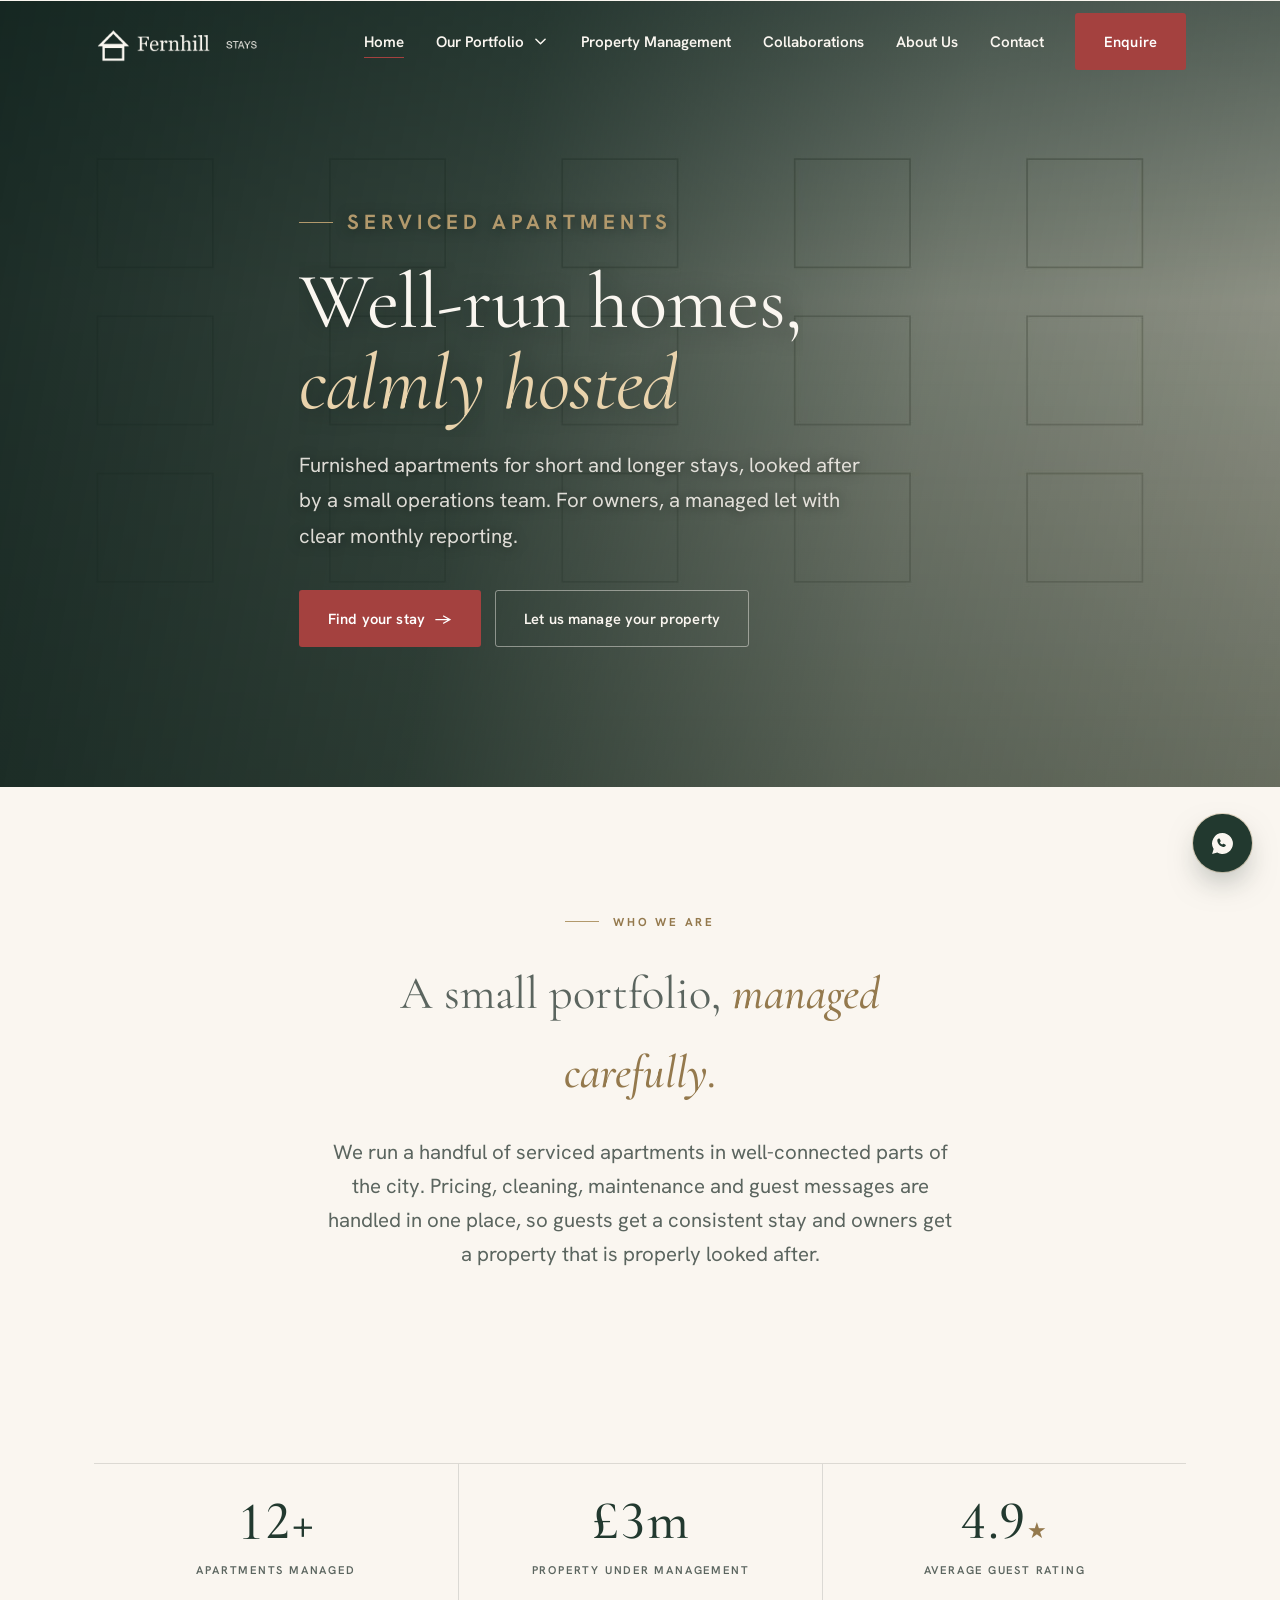
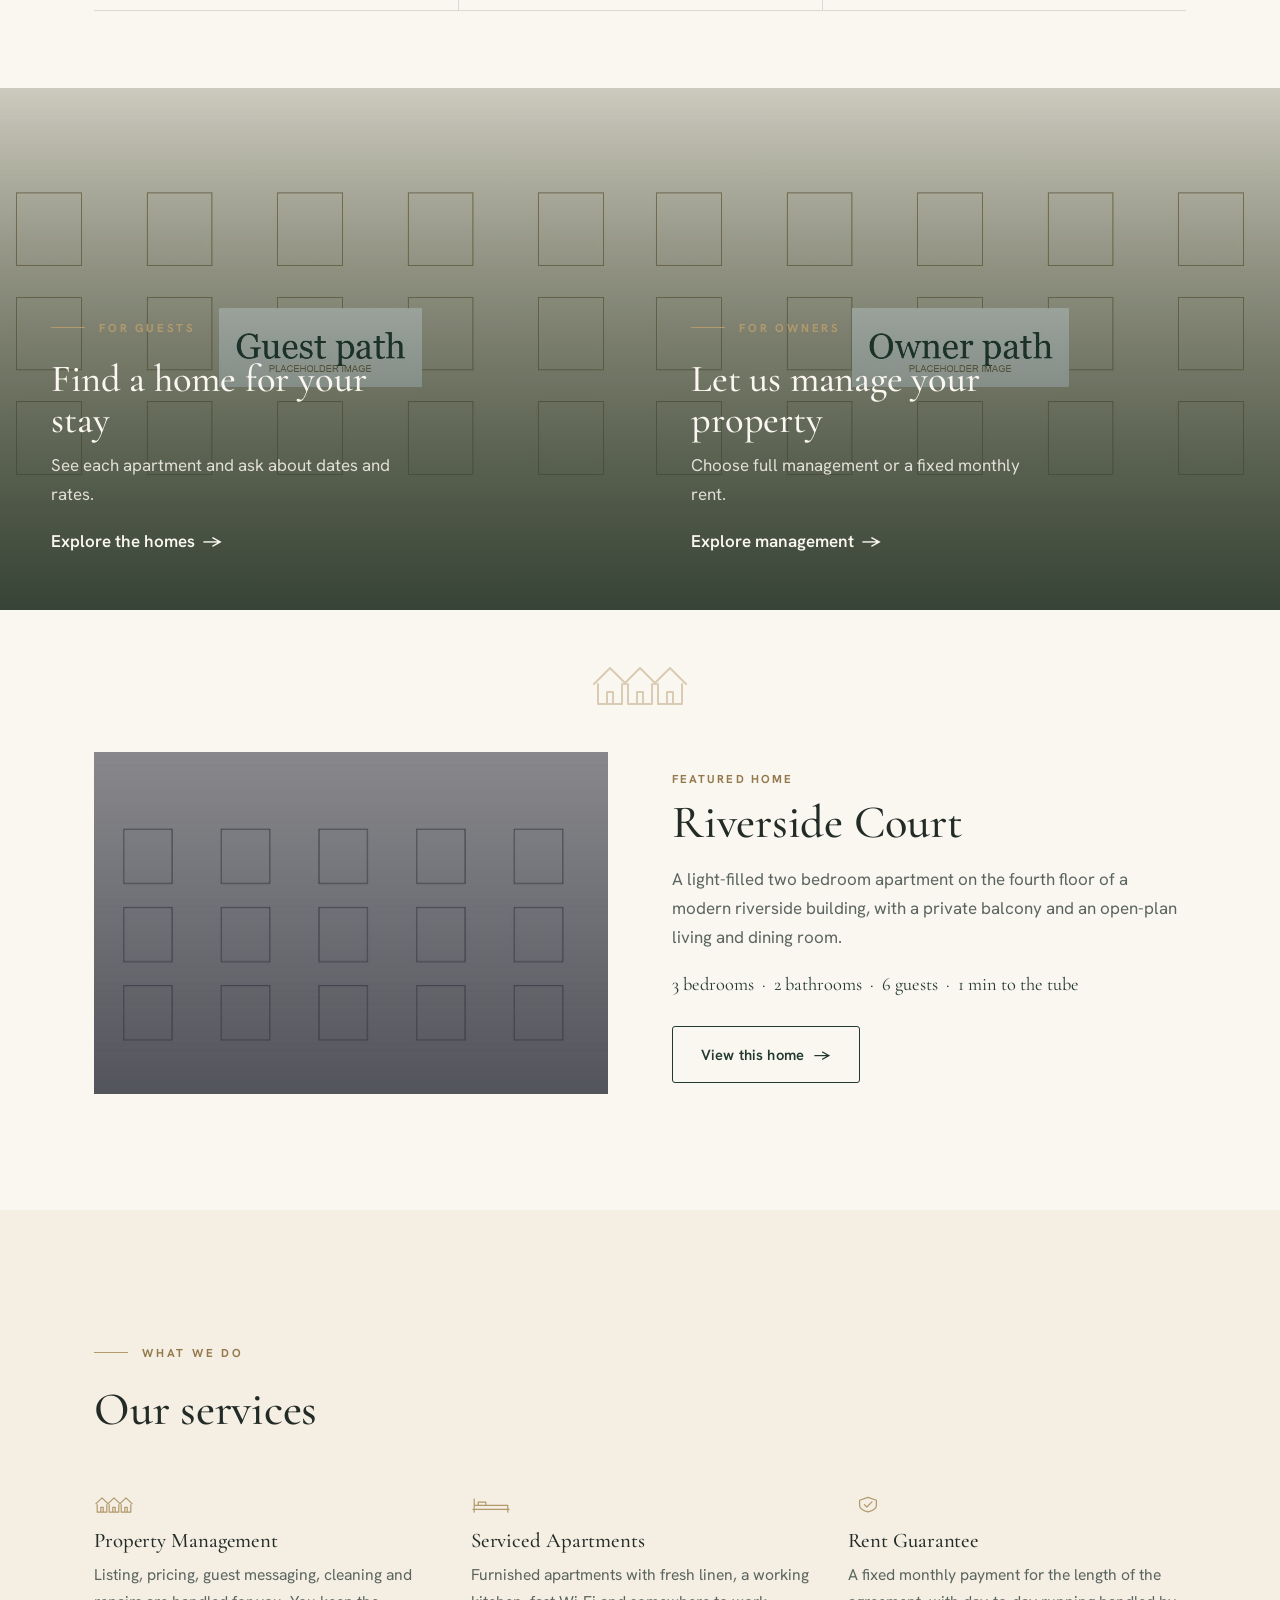
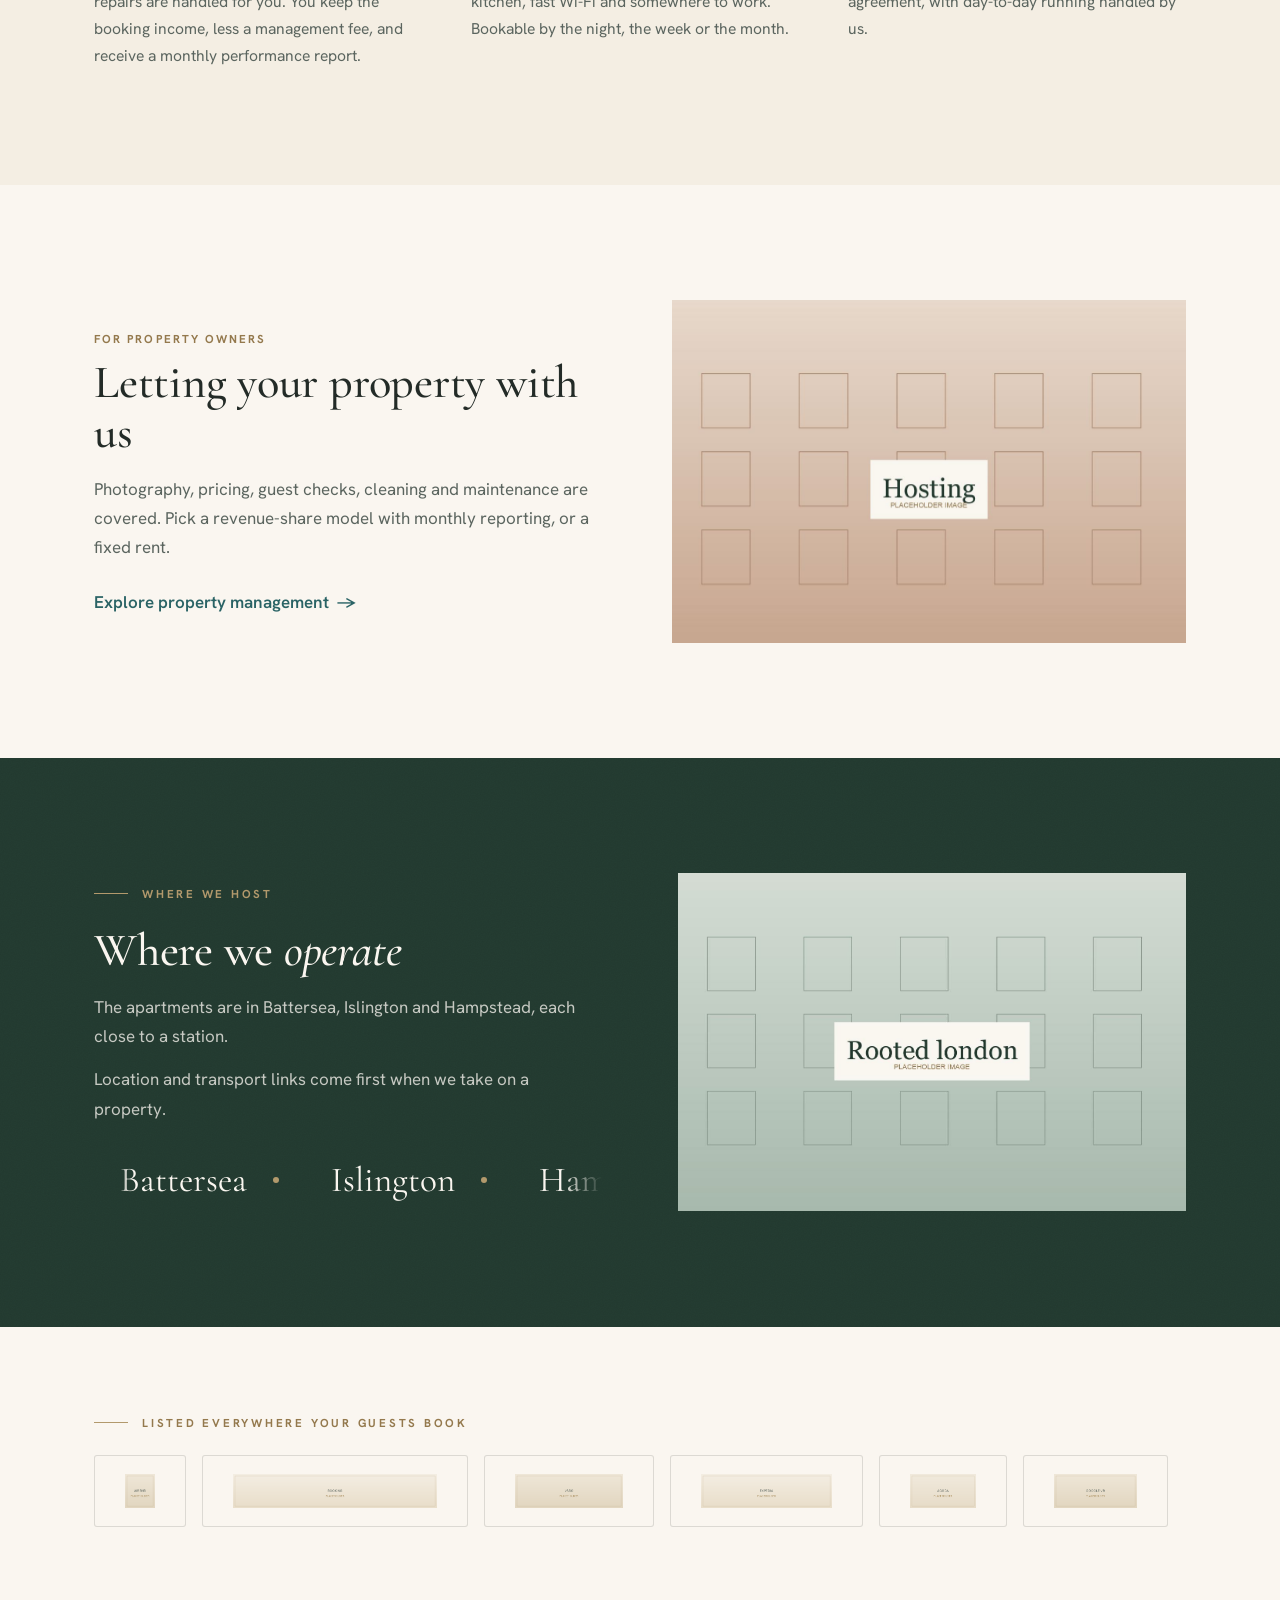
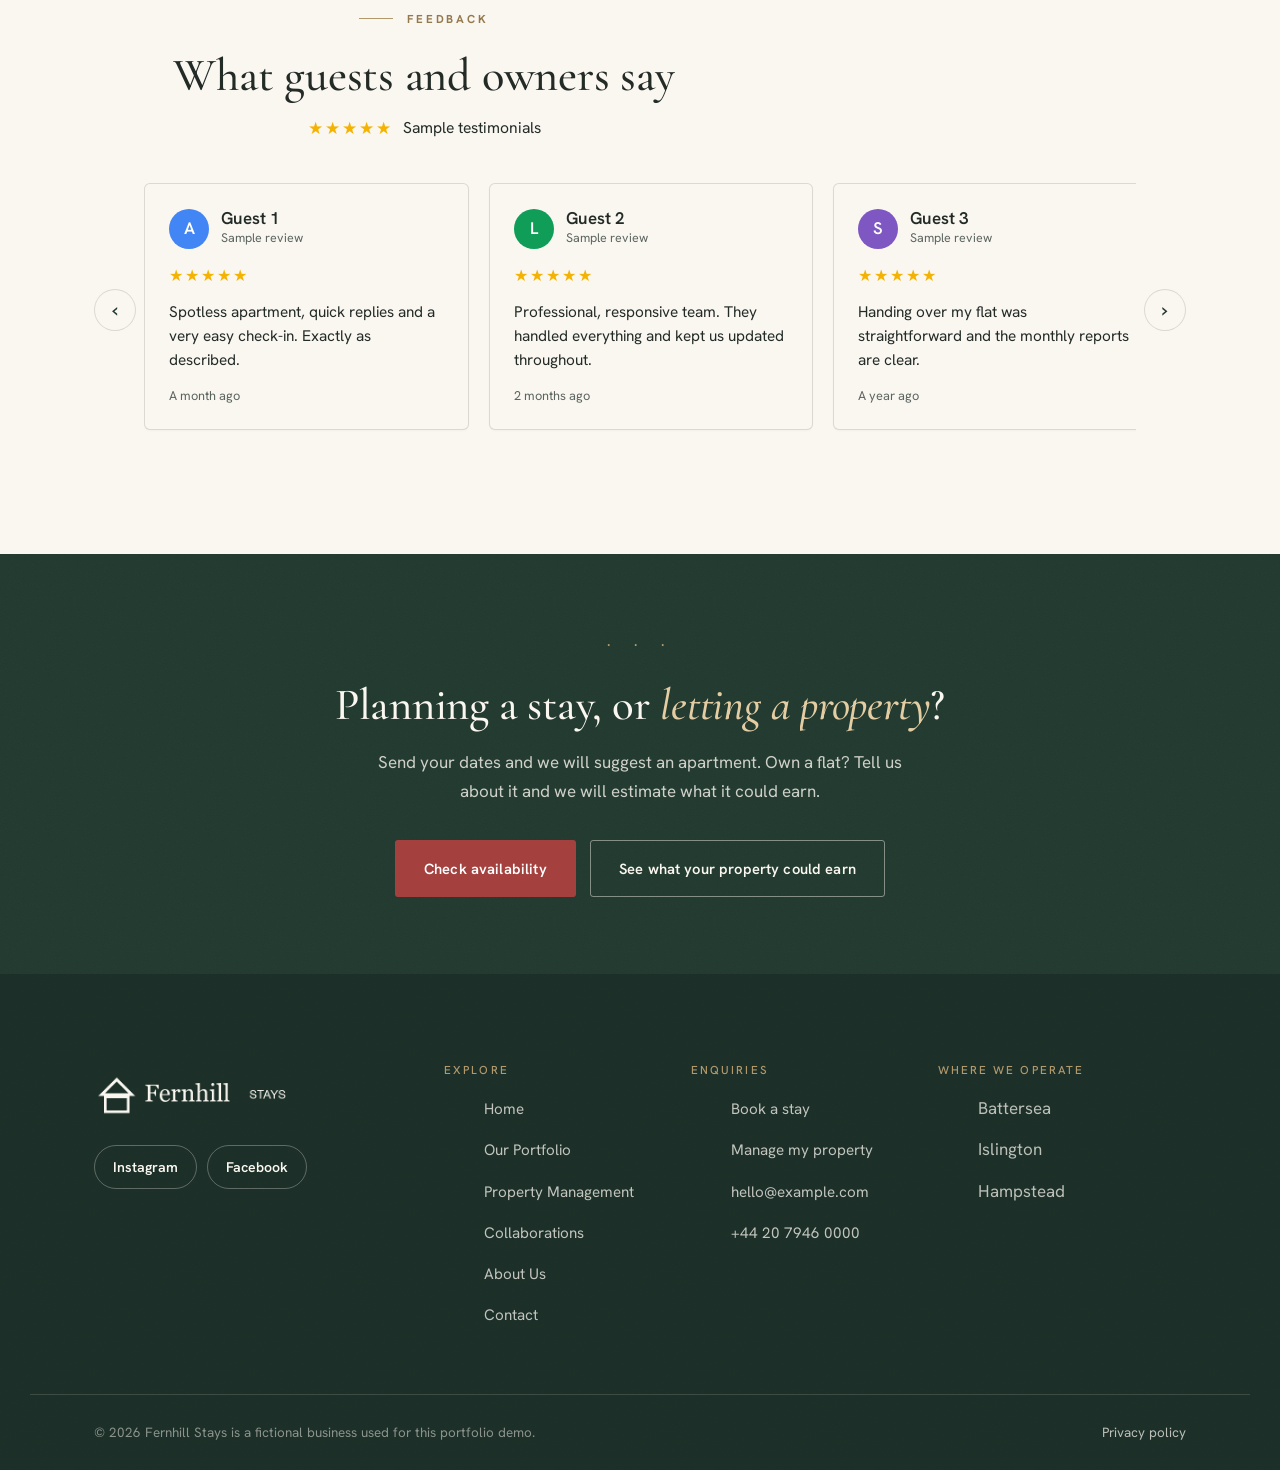
==== commit 23c5ddc3: "Use relative links so the demo runs from a sub-path" ====
--- a/index.html
+++ b/index.html
@@ -26,52 +26,52 @@
 
   <header class="site-header hero-attached">
     <div class="wrap nav">
-      <a class="brand" href="/" aria-label="Fernhill Stays, home"><img class="logo-colour" src="assets/brand/logo-colour.png" alt="Fernhill Stays"><img class="logo-white" src="assets/brand/logo-white.png" alt="" aria-hidden="true"></a>
+      <a class="brand" href="./" aria-label="Fernhill Stays, home"><img class="logo-colour" src="assets/brand/logo-colour.png" alt="Fernhill Stays"><img class="logo-white" src="assets/brand/logo-white.png" alt="" aria-hidden="true"></a>
       <nav aria-label="Primary">
         <ul class="nav-links">
-          <li><a href="/" aria-current="page">Home</a></li>
+          <li><a href="./" aria-current="page">Home</a></li>
           <!-- nav:portfolio --><li class="nav-drop">
-            <span class="nav-drop-head"><a href="/homes">Our Portfolio</a><button class="nav-drop-toggle" type="button" aria-expanded="false" aria-controls="portfolio-menu" aria-label="Show properties"><svg viewBox="0 0 12 7" aria-hidden="true" focusable="false"><path d="M1 1l5 5 5-5" fill="none" stroke="currentColor" stroke-width="1.6" stroke-linecap="round" stroke-linejoin="round"/></svg></button></span>
+            <span class="nav-drop-head"><a href="homes">Our Portfolio</a><button class="nav-drop-toggle" type="button" aria-expanded="false" aria-controls="portfolio-menu" aria-label="Show properties"><svg viewBox="0 0 12 7" aria-hidden="true" focusable="false"><path d="M1 1l5 5 5-5" fill="none" stroke="currentColor" stroke-width="1.6" stroke-linecap="round" stroke-linejoin="round"/></svg></button></span>
             <div class="nav-drop-panel" id="portfolio-menu">
               <div class="nav-drop-inner">
                 <ul>
-                <li><a href="/home-riverside-court"><span class="nd-name">Riverside Court</span><span class="nd-area">Battersea</span></a></li>
-                <li><a href="/home-canal-view"><span class="nd-name">Canal View</span><span class="nd-area">Islington</span></a></li>
-                <li><a href="/home-maple-house"><span class="nd-name">Maple House</span><span class="nd-area">Hampstead</span></a></li>
+                <li><a href="home-riverside-court"><span class="nd-name">Riverside Court</span><span class="nd-area">Battersea</span></a></li>
+                <li><a href="home-canal-view"><span class="nd-name">Canal View</span><span class="nd-area">Islington</span></a></li>
+                <li><a href="home-maple-house"><span class="nd-name">Maple House</span><span class="nd-area">Hampstead</span></a></li>
                 </ul>
-                <a class="nav-drop-all" href="/homes">View all homes <span aria-hidden="true">&rarr;</span></a>
+                <a class="nav-drop-all" href="homes">View all homes <span aria-hidden="true">&rarr;</span></a>
               </div>
             </div>
           </li><!-- /nav:portfolio -->
-          <li><a href="/property-management">Property Management</a></li>
-          <li><a href="/collaborations">Collaborations</a></li>
-          <li><a href="/about">About Us</a></li>
-          <li><a href="/contact">Contact</a></li>
+          <li><a href="property-management">Property Management</a></li>
+          <li><a href="collaborations">Collaborations</a></li>
+          <li><a href="about">About Us</a></li>
+          <li><a href="contact">Contact</a></li>
         </ul>
       </nav>
       <div class="nav-right">
-        <a class="btn btn-primary" href="/contact">Enquire</a>
+        <a class="btn btn-primary" href="contact">Enquire</a>
         <button class="nav-toggle" aria-label="Open menu" aria-controls="mobile-menu" aria-expanded="false"><span></span></button>
       </div>
     </div>
   </header>
   <div class="mobile-menu" id="mobile-menu">
-    <a href="/">Home</a>
+    <a href="./">Home</a>
     <!-- mnav:portfolio --><div class="m-drop">
       <button class="m-drop-toggle" type="button" aria-expanded="false" aria-controls="m-portfolio-menu">Our Portfolio <svg viewBox="0 0 12 7" aria-hidden="true" focusable="false"><path d="M1 1l5 5 5-5" fill="none" stroke="currentColor" stroke-width="1.6" stroke-linecap="round" stroke-linejoin="round"/></svg></button>
       <div class="m-drop-panel" id="m-portfolio-menu">
-        <a href="/home-riverside-court"><span class="m-name">Riverside Court</span><span class="m-area">Battersea</span></a>
-        <a href="/home-canal-view"><span class="m-name">Canal View</span><span class="m-area">Islington</span></a>
-        <a href="/home-maple-house"><span class="m-name">Maple House</span><span class="m-area">Hampstead</span></a>
-        <a class="m-drop-all" href="/homes">View all homes</a>
+        <a href="home-riverside-court"><span class="m-name">Riverside Court</span><span class="m-area">Battersea</span></a>
+        <a href="home-canal-view"><span class="m-name">Canal View</span><span class="m-area">Islington</span></a>
+        <a href="home-maple-house"><span class="m-name">Maple House</span><span class="m-area">Hampstead</span></a>
+        <a class="m-drop-all" href="homes">View all homes</a>
       </div>
     </div>
     <!-- /mnav:portfolio -->
-    <a href="/property-management">Property Management</a>
-    <a href="/collaborations">Collaborations</a>
-    <a href="/about">About Us</a>
-    <a href="/contact">Contact</a>
-    <a class="btn btn-primary btn-block" href="/contact">Enquire</a>
+    <a href="property-management">Property Management</a>
+    <a href="collaborations">Collaborations</a>
+    <a href="about">About Us</a>
+    <a href="contact">Contact</a>
+    <a class="btn btn-primary btn-block" href="contact">Enquire</a>
   </div>
 
   <main id="main">
@@ -84,8 +84,8 @@
         <h1 class="display">Well-run homes, <em>calmly hosted</em></h1>
         <p>Furnished apartments for short and longer stays, looked after by a small operations team. For owners, a managed let with clear monthly reporting.</p>
         <div class="hero-actions">
-          <a class="btn btn-primary" href="/homes">Find your stay <span class="arw" aria-hidden="true">&rarr;</span></a>
-          <a class="btn btn-line-light" href="/property-management">Let us manage your property</a>
+          <a class="btn btn-primary" href="homes">Find your stay <span class="arw" aria-hidden="true">&rarr;</span></a>
+          <a class="btn btn-line-light" href="property-management">Let us manage your property</a>
         </div>
       </div>
     </section>
@@ -114,7 +114,7 @@
     <!-- ===== Guest / Owner split ===== -->
     <section class="reveal">
       <div class="split">
-        <a class="split-panel" href="/homes">
+        <a class="split-panel" href="homes">
           <span class="split-bg"><img width="1100" height="1375" src="assets/images/guest-path.jpg" alt=""></span>
           <span class="split-inner">
             <span class="eyebrow">For guests</span>
@@ -123,7 +123,7 @@
             <span class="tlink">Explore the homes <span class="arw" aria-hidden="true">&rarr;</span></span>
           </span>
         </a>
-        <a class="split-panel" href="/property-management">
+        <a class="split-panel" href="property-management">
           <span class="split-bg"><img width="1100" height="1375" src="assets/images/owner-path.jpg" alt=""></span>
           <span class="split-inner">
             <span class="eyebrow">For owners</span>
@@ -148,7 +148,7 @@
     <section class="section" style="padding-top:0">
       <div class="wrap">
         <div class="editorial">
-          <a class="figure r-3x2 unveil" href="/home-riverside-court" aria-label="View Riverside Court">
+          <a class="figure r-3x2 unveil" href="home-riverside-court" aria-label="View Riverside Court">
             <img width="1500" height="1000" src="assets/images/featured-cover.jpg" alt="Riverside Court, Charing Cross Road" loading="lazy">
           </a>
           <div class="editorial-text reveal" data-d="1">
@@ -156,7 +156,7 @@
             <h2 class="h2">Riverside Court</h2>
             <p>A light-filled two bedroom apartment on the fourth floor of a modern riverside building, with a private balcony and an open-plan living and dining room.</p>
             <p style="color:var(--pine);font-family:var(--serif);font-size:1.15rem;margin-top:16px">3 bedrooms &nbsp;·&nbsp; 2 bathrooms &nbsp;·&nbsp; 6 guests &nbsp;·&nbsp; 1 min to the tube</p>
-            <a class="btn btn-line" href="/home-riverside-court">View this home <span class="arw" aria-hidden="true">&rarr;</span></a>
+            <a class="btn btn-line" href="home-riverside-court">View this home <span class="arw" aria-hidden="true">&rarr;</span></a>
           </div>
         </div>
       </div>
@@ -198,7 +198,7 @@
             <span class="side-label">For property owners</span>
             <h2 class="h2">Letting your property with us</h2>
             <p>Photography, pricing, guest checks, cleaning and maintenance are covered. Pick a revenue-share model with monthly reporting, or a fixed rent.</p>
-            <a class="tlink" href="/property-management">Explore property management <span class="arw" aria-hidden="true">&rarr;</span></a>
+            <a class="tlink" href="property-management">Explore property management <span class="arw" aria-hidden="true">&rarr;</span></a>
           </div>
         </div>
       </div>
@@ -303,8 +303,8 @@
         <h2>Planning a stay, or <em>letting a property</em>?</h2>
         <p>Send your dates and we will suggest an apartment. Own a flat? Tell us about it and we will estimate what it could earn.</p>
         <div class="cta-actions">
-          <a class="btn btn-primary" href="/contact?reason=guest">Check availability</a>
-          <a class="btn btn-line-light" href="/contact?reason=owner">See what your property could earn</a>
+          <a class="btn btn-primary" href="contact?reason=guest">Check availability</a>
+          <a class="btn btn-line-light" href="contact?reason=owner">See what your property could earn</a>
         </div>
       </div>
     </section>
@@ -313,23 +313,23 @@
   <footer class="site-footer">
     <div class="wrap footer-top">
       <div class="footer-brand">
-        <a class="brand" href="/" aria-label="Fernhill Stays, home"><img src="assets/brand/logo-white.png" alt="Fernhill Stays"></a>
+        <a class="brand" href="./" aria-label="Fernhill Stays, home"><img src="assets/brand/logo-white.png" alt="Fernhill Stays"></a>
         <div class="social-links">
           <a href="#" target="_blank" rel="noopener">Instagram</a>
           <a href="#" target="_blank" rel="noopener">Facebook</a>
         </div>
       </div>
       <div class="footer-col"><h3>Explore</h3><ul>
-        <li><a href="/" aria-current="page">Home</a></li>
-        <li><a href="/homes">Our Portfolio</a></li>
-        <li><a href="/property-management">Property Management</a></li>
-        <li><a href="/collaborations">Collaborations</a></li>
-        <li><a href="/about">About Us</a></li>
-        <li><a href="/contact">Contact</a></li>
+        <li><a href="./" aria-current="page">Home</a></li>
+        <li><a href="homes">Our Portfolio</a></li>
+        <li><a href="property-management">Property Management</a></li>
+        <li><a href="collaborations">Collaborations</a></li>
+        <li><a href="about">About Us</a></li>
+        <li><a href="contact">Contact</a></li>
       </ul></div>
       <div class="footer-col"><h3>Enquiries</h3><ul>
-        <li><a href="/contact?reason=guest">Book a stay</a></li>
-        <li><a href="/contact?reason=owner">Manage my property</a></li>
+        <li><a href="contact?reason=guest">Book a stay</a></li>
+        <li><a href="contact?reason=owner">Manage my property</a></li>
         <li><a href="mailto:hello@example.com">hello@example.com</a></li>
         <li><a href="tel:+442079460000">+44 20 7946 0000</a></li>
       </ul></div>
@@ -341,7 +341,7 @@
     </div>
     <div class="wrap footer-bottom">
       <span>&copy; <span class="js-year">2026</span> Fernhill Stays is a fictional business used for this portfolio demo.</span>
-      <a href="/privacy">Privacy policy</a>
+      <a href="privacy">Privacy policy</a>
     </div>
   </footer>
 
